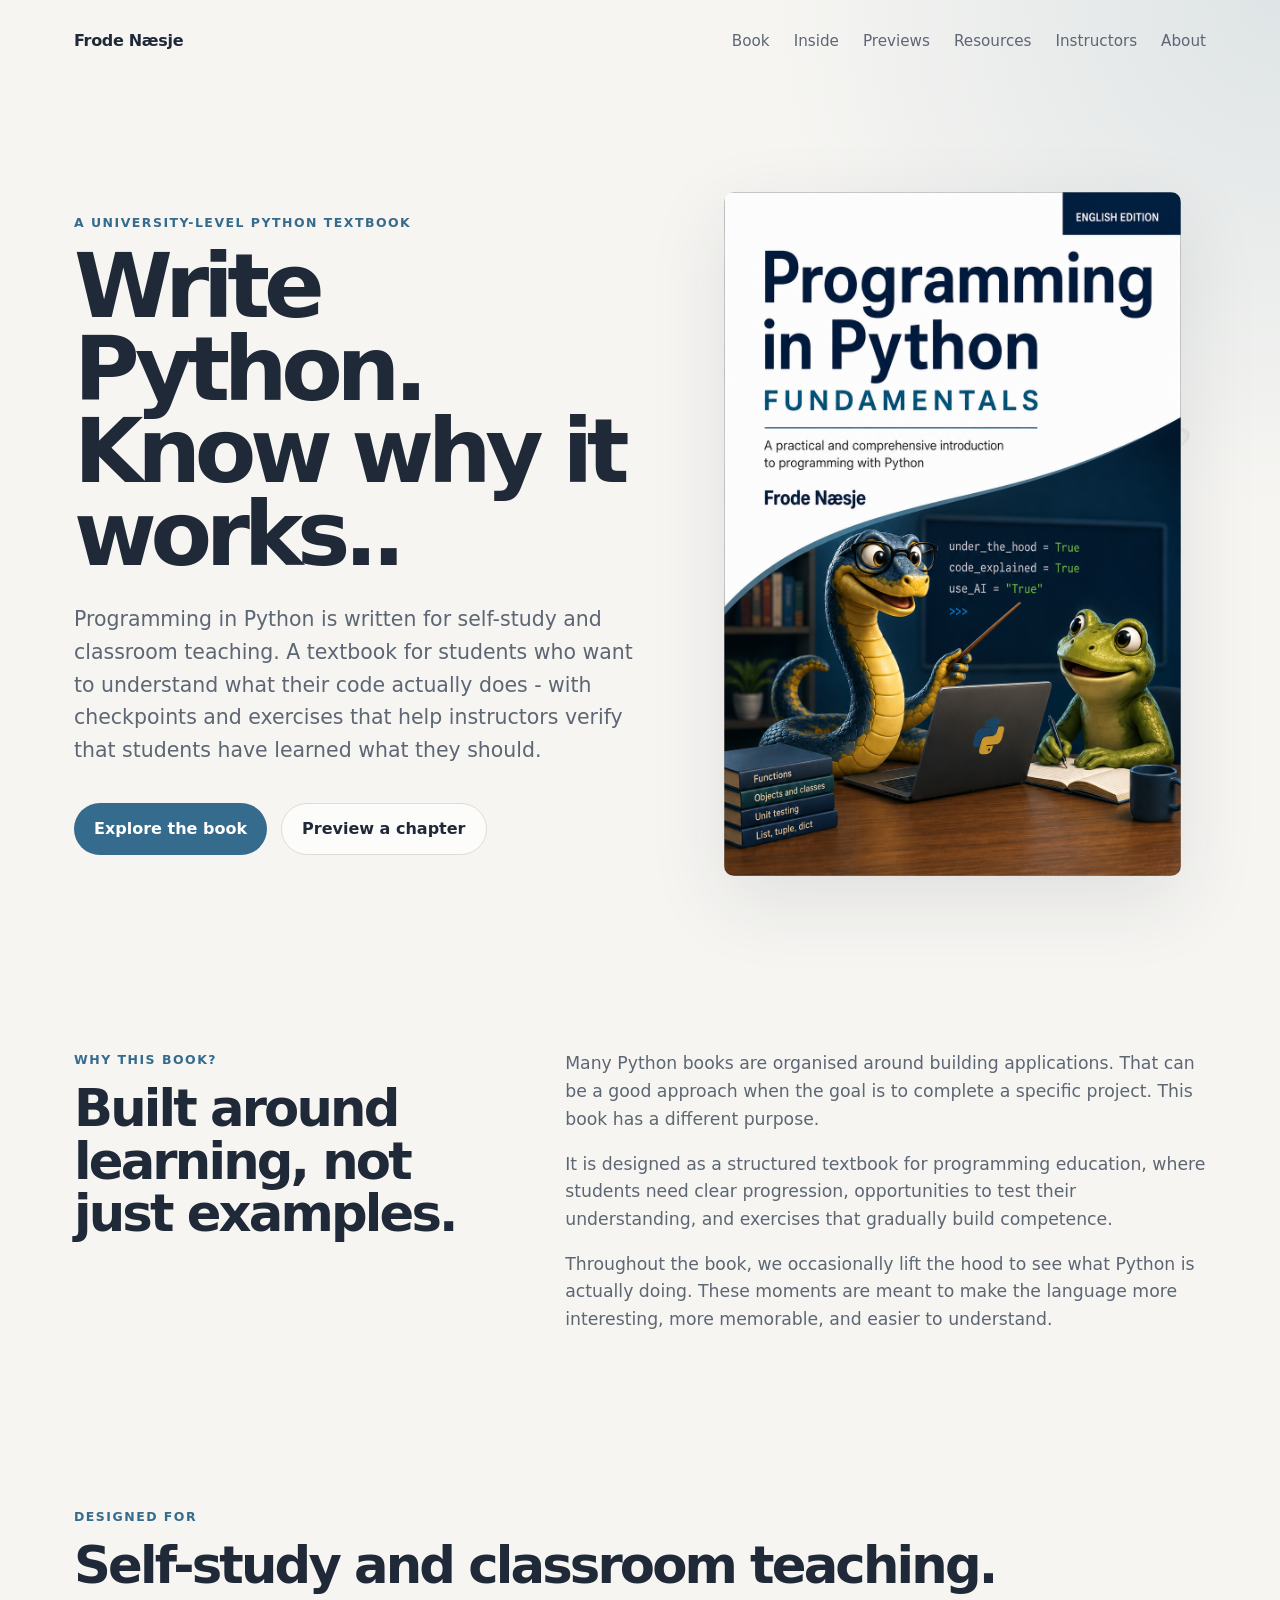
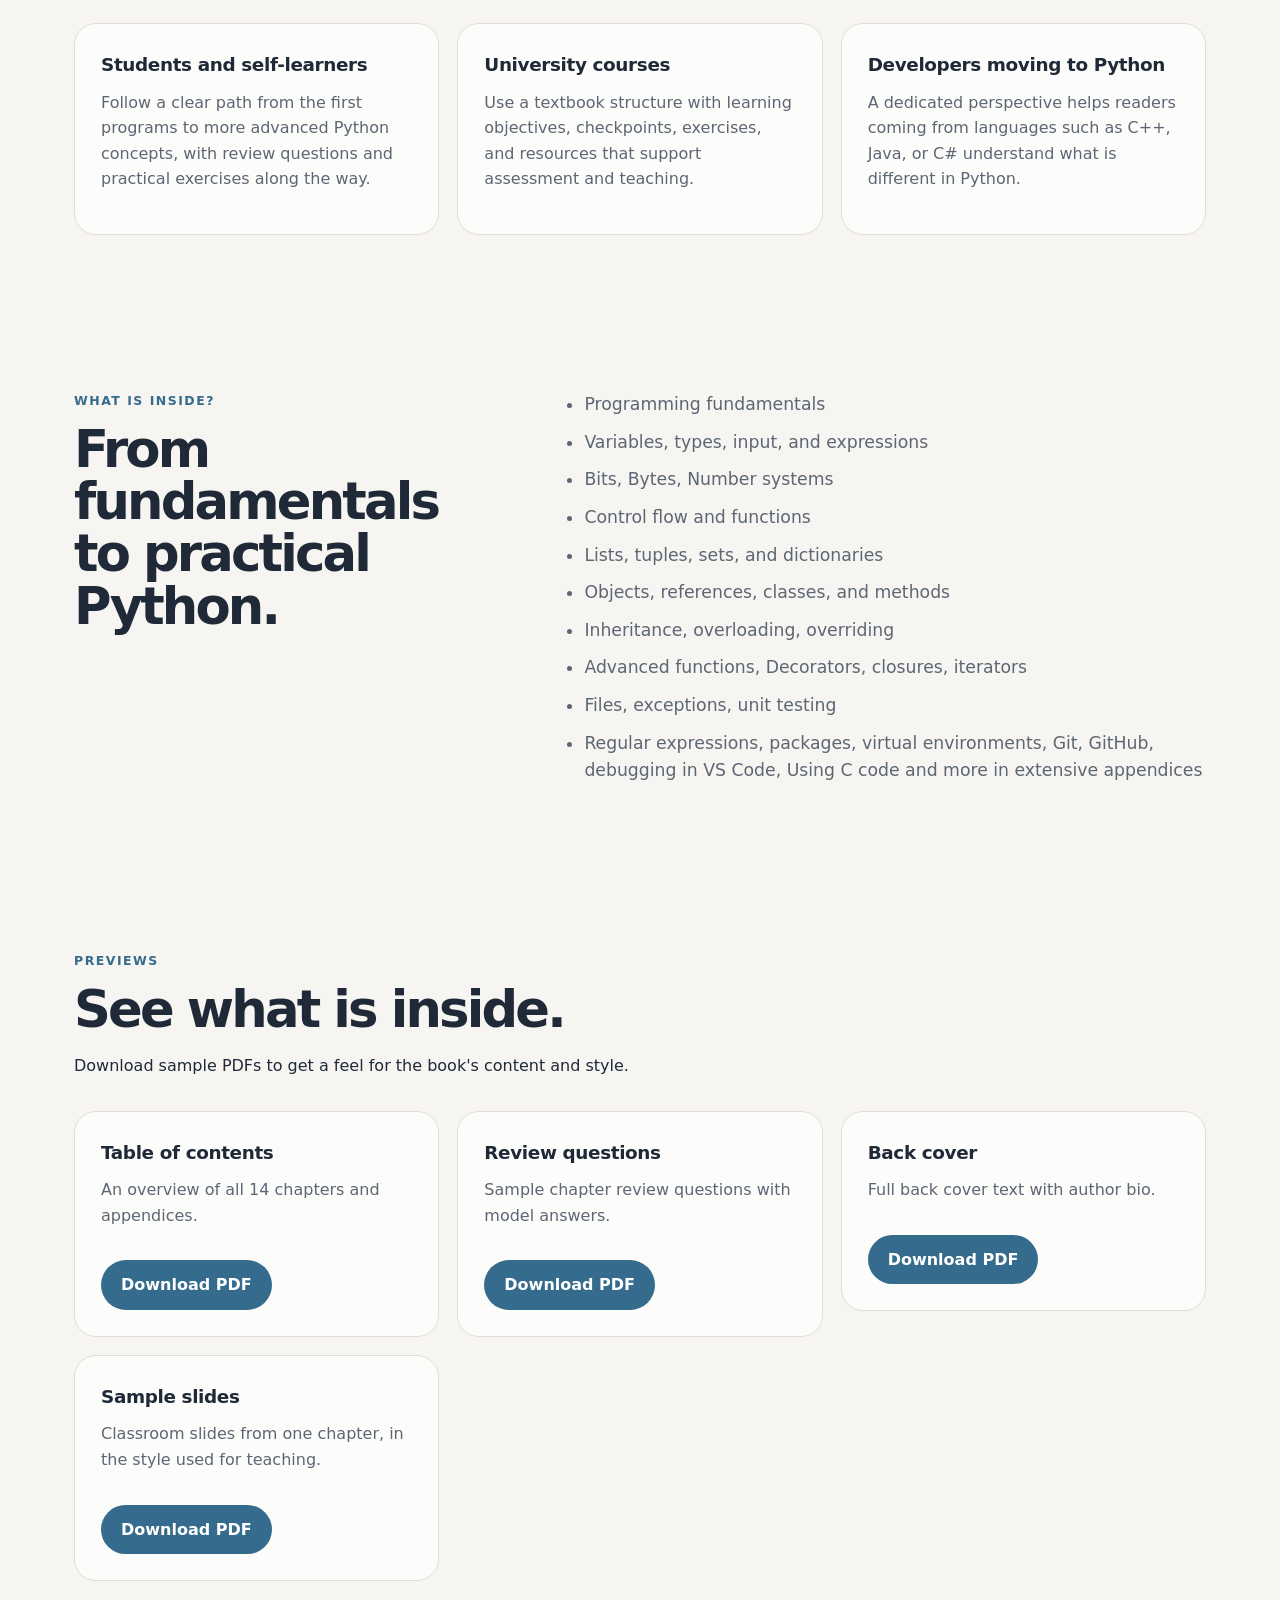
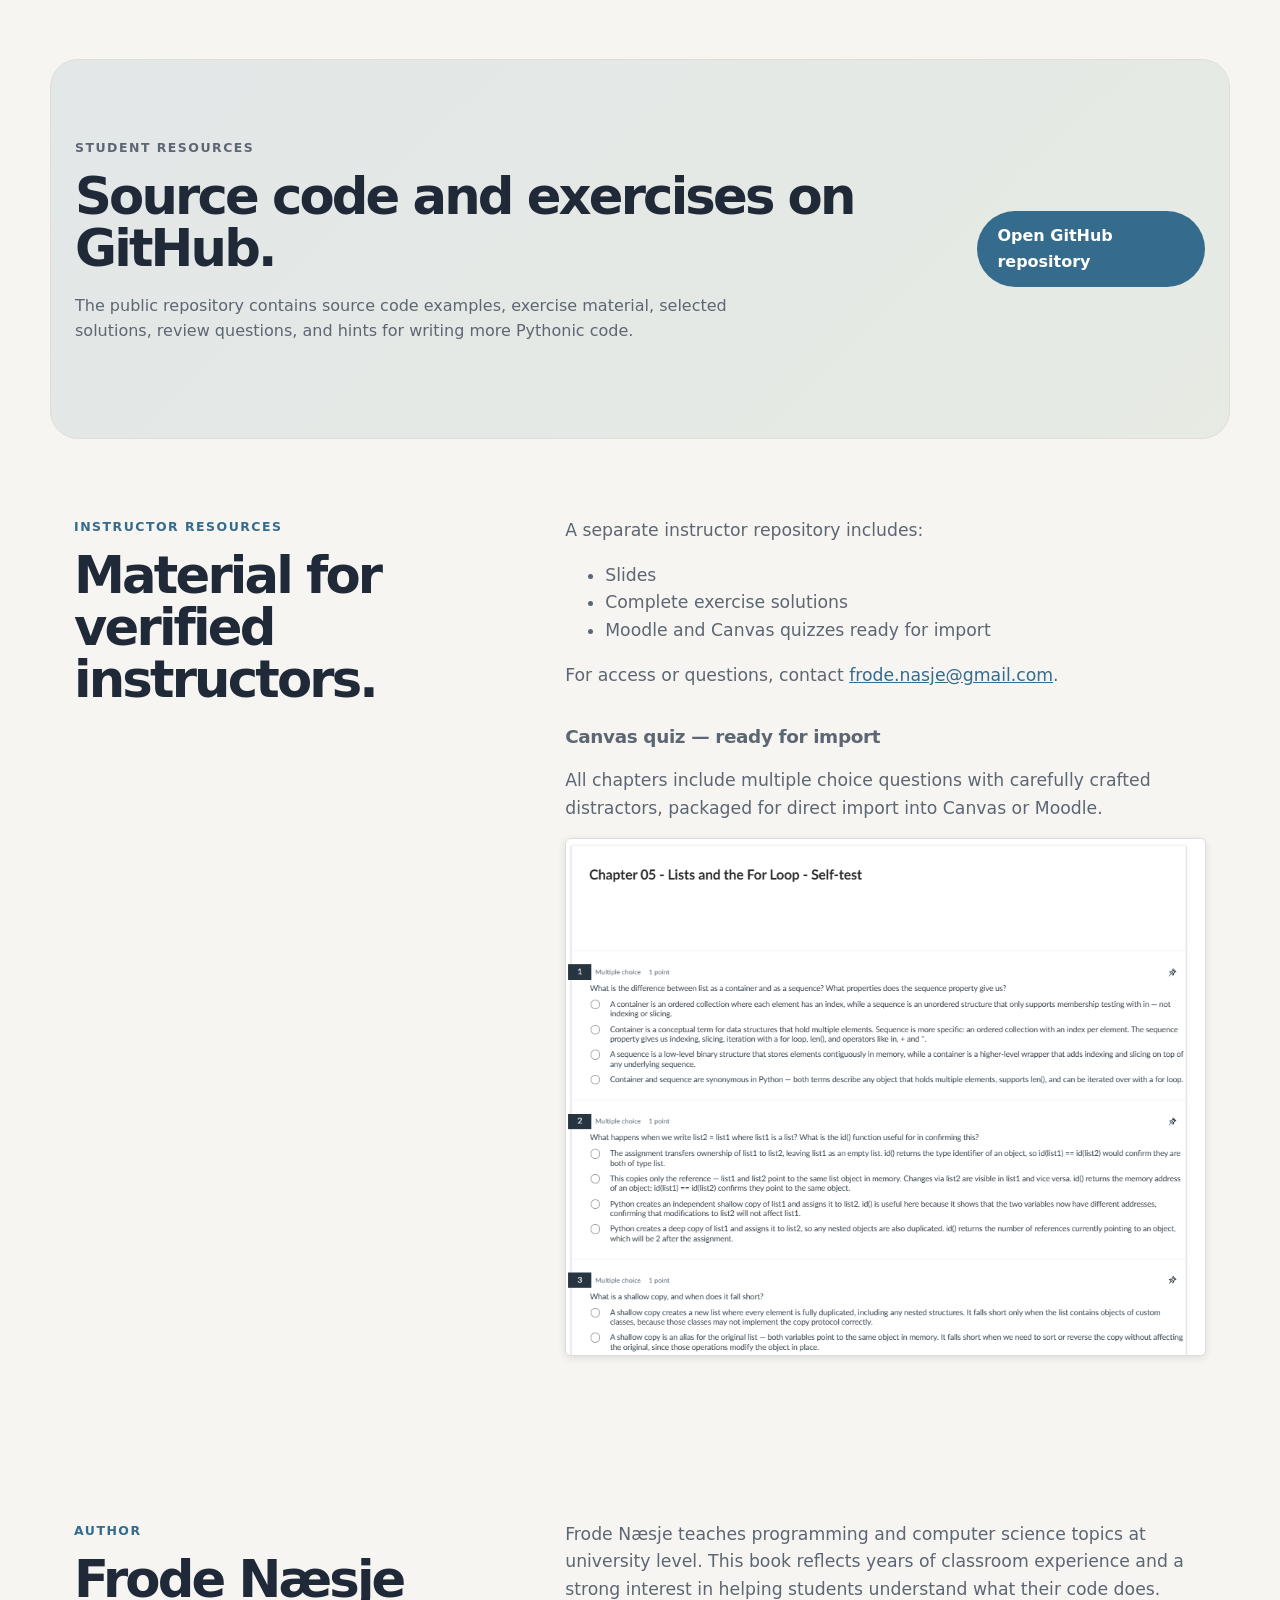
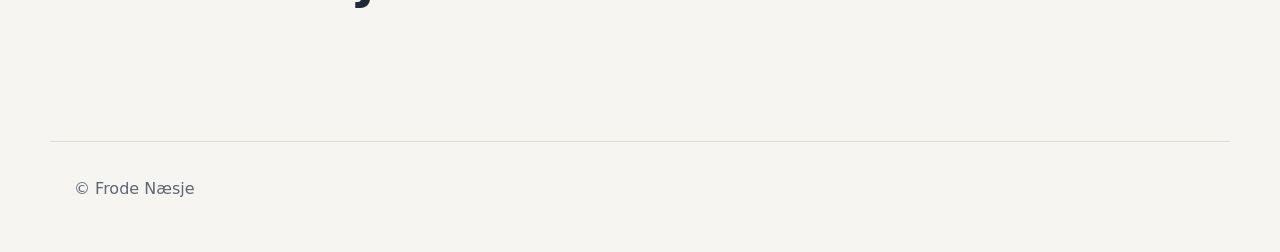
==== index.html @ c6a9e78f "Added slide sample" ====
<!doctype html>
<html lang="en">
<head>
  <meta charset="utf-8">
  <meta name="viewport" content="width=device-width, initial-scale=1">
  <title>Programming in Python | Frode Næsje</title>
  <meta name="description" content="Programming in Python is a textbook for self-study and classroom teaching.">
  <link rel="stylesheet" href="css/style.css">
</head>

<body>
  <header class="site-header">
    <a class="brand" href="/">Frode Næsje</a>

    <nav class="site-nav" aria-label="Main navigation">
      <a href="#book">Book</a>
      <a href="#inside">Inside</a>
      <a href="#previews">Previews</a>
      <a href="#resources">Resources</a>
      <a href="#instructors">Instructors</a>
      <a href="#about">About</a>
    </nav>
  </header>

  <main>
    <section class="hero">
      <div class="hero-copy">
        <p class="eyebrow">A university-level Python textbook</p>
        <h1>Write Python. Know why it works..</h1>
        <p class="lead">
          Programming in Python is written for self-study and classroom teaching.
A textbook for students who want to understand what their code actually does -
with checkpoints and exercises that help instructors verify that students
have learned what they should.
        </p>

        <div class="actions">
          <a class="button primary" href="#book">Explore the book</a>
          <a class="button secondary" href="downloads/sample-chapter.pdf">Preview a chapter</a>
        </div>
      </div>

      <div class="hero-visual">
        <img class="snake" src="images/snake.png" alt="" aria-hidden="true">
        <img class="cover" src="images/cover.png" alt="Book cover for Programming in Python">
      </div>
    </section>

    <section id="book" class="section split">
      <div>
        <p class="section-label">Why this book?</p>
        <h2>Built around learning, not just examples.</h2>
      </div>

      <div class="section-text">
        <p>
          Many Python books are organised around building applications. That can
          be a good approach when the goal is to complete a specific project.
          This book has a different purpose.
        </p>
        <p>
          It is designed as a structured textbook for programming education,
          where students need clear progression, opportunities to test their
          understanding, and exercises that gradually build competence.
        </p>
        <p>
          Throughout the book, we occasionally lift the hood to see what Python
          is actually doing. These moments are meant to make the language more
          interesting, more memorable, and easier to understand.
        </p>
      </div>
    </section>

    <section class="section">
      <p class="section-label">Designed for</p>
      <h2>Self-study and classroom teaching.</h2>

      <div class="cards">
        <article class="card">
          <h3>Students and self-learners</h3>
          <p>
            Follow a clear path from the first programs to more advanced Python
            concepts, with review questions and practical exercises along the way.
          </p>
        </article>

        <article class="card">
          <h3>University courses</h3>
          <p>
            Use a textbook structure with learning objectives, checkpoints,
            exercises, and resources that support assessment and teaching.
          </p>
        </article>

        <article class="card">
          <h3>Developers moving to Python</h3>
          <p>
            A dedicated perspective helps readers coming from languages such as
            C++, Java, or C# understand what is different in Python.
          </p>
        </article>
      </div>
    </section>

    <section id="inside" class="section split">
      <div>
        <p class="section-label">What is inside?</p>
        <h2>From fundamentals to practical Python.</h2>
      </div>

      <div class="feature-list">
        <ul>
          <li>Programming fundamentals</li>
          <li>Variables, types, input, and expressions</li>
		  <li>Bits, Bytes, Number systems</li>
          <li>Control flow and functions</li>
          <li>Lists, tuples, sets, and dictionaries</li>
          <li>Objects, references, classes, and methods</li>
		  <li>Inheritance, overloading, overriding</li>
		  <li>Advanced functions, Decorators, closures, iterators</li>
          <li>Files, exceptions, unit testing</li>
          <li>Regular expressions, packages, virtual environments, Git, GitHub, debugging in VS Code, Using C code and more in extensive appendices</li>
        </ul>
      </div>
    </section>

    <section id="previews" class="section">
      <p class="section-label">Previews</p>
      <h2>See what is inside.</h2>
      <p style="margin-bottom: 2rem; max-width: 56ch;">
        Download sample PDFs to get a feel for the book's content and style.
      </p>

      <div class="cards" style="align-items: start;">

        <article class="card">
          <h3>Table of contents</h3>
          <p>An overview of all 14 chapters and appendices.</p>
          <a class="button primary" style="margin-top:1rem; display:inline-block;"
             href="downloads/contents.pdf">Download PDF</a>
        </article>

        <article class="card">
          <h3>Review questions</h3>
          <p>Sample chapter review questions with model answers.</p>
          <a class="button primary" style="margin-top:1rem; display:inline-block;"
             href="downloads/review-questions.pdf">Download PDF</a>
        </article>

        <article class="card">
          <h3>Back cover</h3>
          <p>Full back cover text with author bio.</p>
          <a class="button primary" style="margin-top:1rem; display:inline-block;"
             href="downloads/back-cover.pdf">Download PDF</a>
        </article>

        <article class="card">
          <h3>Sample slides</h3>
          <p>Classroom slides from one chapter, in the style used for teaching.</p>
          <a class="button primary" style="margin-top:1rem; display:inline-block;"
             href="downloads/slides-demo.pdf">Download PDF</a>
        </article>

      </div>

    </section>

    <section id="resources" class="section resource-band">
      <div>
        <p class="section-label">Student resources</p>
        <h2>Source code and exercises on GitHub.</h2>
        <p>
          The public repository contains source code examples, exercise material,
          selected solutions, review questions, and hints for writing more
          Pythonic code.
        </p>
      </div>

      <a class="button primary" href="https://github.com/frodenaesje/python_book">
        Open GitHub repository
      </a>
    </section>

   <section id="instructors" class="section split">
  <div>
    <p class="section-label">Instructor resources</p>
    <h2>Material for verified instructors.</h2>
  </div>

  <div class="section-text">
    <p>A separate instructor repository includes:</p>

    <ul>
      <li>Slides</li>
      <li>Complete exercise solutions</li>
      <li>Moodle and Canvas quizzes ready for import</li>
    </ul>

    <p>
      For access or questions, contact
      <a href="mailto:frode.nasje@gmail.com">frode.nasje@gmail.com</a>.
    </p>

    <div style="margin-top: 2rem;">
      <h3 style="margin-bottom: 1rem;">Canvas quiz — ready for import</h3>
      <p style="margin-bottom: 1rem; max-width: 56ch;">
        All chapters include multiple choice questions with carefully crafted
        distractors, packaged for direct import into Canvas or Moodle.
      </p>
      <img
        src="images/canvas-quiz.png"
        alt="Screenshot of a Canvas quiz imported from the instructor materials"
        style="max-width: 100%; border: 1px solid #ddd; border-radius: 6px; box-shadow: 0 2px 8px rgba(0,0,0,0.10);">
    </div>
  </div>
</section>

    <section id="about" class="section split">
      <div>
        <p class="section-label">Author</p>
        <h2>Frode Næsje</h2>
      </div>

      <div class="section-text">
        <p>
          Frode Næsje teaches programming and computer science topics at
          university level. This book reflects years of classroom experience and
          a strong interest in helping students understand what their code does.
        </p>
      </div>
    </section>
  </main>

  <footer class="site-footer">
    <p>© Frode Næsje</p>
  </footer>
</body>
</html>
---- css/style.css ----
:root {
  --bg: #f6f5f2;
  --surface: #ffffff;
  --text: #1f2937;
  --muted: #5d6673;
  --line: #e2ddd4;
  --blue: #356b8c;
  --blue-dark: #254f6a;
  --green: #5c8f62;
  --gold: #cfae47;
  --shadow: 0 24px 80px rgba(31, 41, 55, 0.10);
}

* {
  box-sizing: border-box;
}

html {
  scroll-behavior: smooth;
}

body {
  margin: 0;
  background:
    radial-gradient(circle at top right, rgba(53, 107, 140, 0.12), transparent 32rem),
    var(--bg);
  color: var(--text);
  font-family: system-ui, -apple-system, BlinkMacSystemFont, "Segoe UI", sans-serif;
  line-height: 1.6;
}

a {
  color: var(--blue);
}

.site-header {
  max-width: 1180px;
  margin: 0 auto;
  padding: 28px 24px;
  display: flex;
  justify-content: space-between;
  align-items: center;
}

.brand {
  color: var(--text);
  font-weight: 750;
  text-decoration: none;
  letter-spacing: -0.02em;
}

.site-nav {
  display: flex;
  gap: 24px;
  flex-wrap: wrap;
}

.site-nav a {
  color: var(--muted);
  text-decoration: none;
  font-size: 0.95rem;
}

.site-nav a:hover {
  color: var(--text);
}

.hero {
  max-width: 1180px;
  margin: 0 auto;
  padding: 110px 24px 96px;
  display: grid;
  grid-template-columns: minmax(0, 1.05fr) minmax(360px, 0.95fr);
  gap: 64px;
  align-items: center;
}

.eyebrow,
.section-label {
  margin: 0 0 12px;
  color: var(--blue);
  font-size: 0.78rem;
  font-weight: 800;
  letter-spacing: 0.12em;
  text-transform: uppercase;
}

h1,
h2,
h3,
p {
  margin-top: 0;
}

h1 {
  max-width: 820px;
  margin-bottom: 28px;
  font-size: clamp(3.2rem, 7vw, 6.4rem);
  line-height: 0.92;
  letter-spacing: -0.07em;
}

h2 {
  margin-bottom: 18px;
  font-size: clamp(2rem, 4vw, 3.4rem);
  line-height: 1.02;
  letter-spacing: -0.055em;
}

h3 {
  margin-bottom: 10px;
  font-size: 1.15rem;
  letter-spacing: -0.02em;
}

.lead {
  max-width: 720px;
  color: var(--muted);
  font-size: 1.28rem;
}

.actions {
  margin-top: 36px;
  display: flex;
  gap: 14px;
  flex-wrap: wrap;
}

.button {
  display: inline-flex;
  align-items: center;
  justify-content: center;
  min-height: 46px;
  padding: 12px 20px;
  border-radius: 999px;
  font-weight: 750;
  text-decoration: none;
}

.button.primary {
  background: var(--blue);
  color: white;
}

.button.primary:hover {
  background: var(--blue-dark);
}

.button.secondary {
  background: rgba(255, 255, 255, 0.72);
  color: var(--text);
  border: 1px solid var(--line);
}

.hero-visual {
  position: relative;
  min-height: 560px;
  display: grid;
  place-items: center;
  overflow: visible;
}

.snake {
  position: absolute;
  width: 430px;
  max-width: 95%;
  opacity: 0.08;
  right: -35px;
  top: 35px;
  transform: rotate(-8deg);
  z-index: 0;
}

.cover {
  position: relative;
  z-index: 1;
  width: min(90%, 460px);
  max-width: 460px;
  border-radius: 10px;
  box-shadow: var(--shadow);
}

.section {
  max-width: 1180px;
  margin: 0 auto;
  padding: 78px 24px;
}

.split {
  display: grid;
  grid-template-columns: minmax(240px, 0.8fr) minmax(0, 1.2fr);
  gap: 64px;
}

.section-text {
  max-width: 720px;
  color: var(--muted);
  font-size: 1.08rem;
}

.cards {
  margin-top: 32px;
  display: grid;
  grid-template-columns: repeat(3, 1fr);
  gap: 18px;
}

.card {
  background: rgba(255, 255, 255, 0.72);
  border: 1px solid var(--line);
  border-radius: 22px;
  padding: 26px;
}

.card p,
.feature-list {
  color: var(--muted);
}

.feature-list ul {
  margin: 0;
  padding-left: 1.2rem;
  font-size: 1.08rem;
}

.feature-list li {
  margin-bottom: 10px;
}

.resource-band {
  background: linear-gradient(135deg, rgba(53, 107, 140, 0.10), rgba(92, 143, 98, 0.10));
  border: 1px solid var(--line);
  border-radius: 28px;
  display: flex;
  gap: 32px;
  justify-content: space-between;
  align-items: center;
}

.resource-band p {
  max-width: 720px;
  color: var(--muted);
}

.site-footer {
  max-width: 1180px;
  margin: 40px auto 0;
  padding: 34px 24px;
  color: var(--muted);
  border-top: 1px solid var(--line);
}

@media (max-width: 860px) {
  .site-header {
    align-items: flex-start;
    flex-direction: column;
    gap: 16px;
  }

  .hero,
  .split {
    grid-template-columns: 1fr;
  }

  .hero {
    padding-top: 44px;
    gap: 32px;
  }

  .hero-visual {
    min-height: 440px;
  }

  .snake {
    width: 360px;
    right: 0;
    top: 10px;
    opacity: 0.07;
  }

  .cover {
    width: min(86%, 360px);
  }

  .cards {
    grid-template-columns: 1fr;
  }

  .resource-band {
    align-items: flex-start;
    flex-direction: column;
  }
}
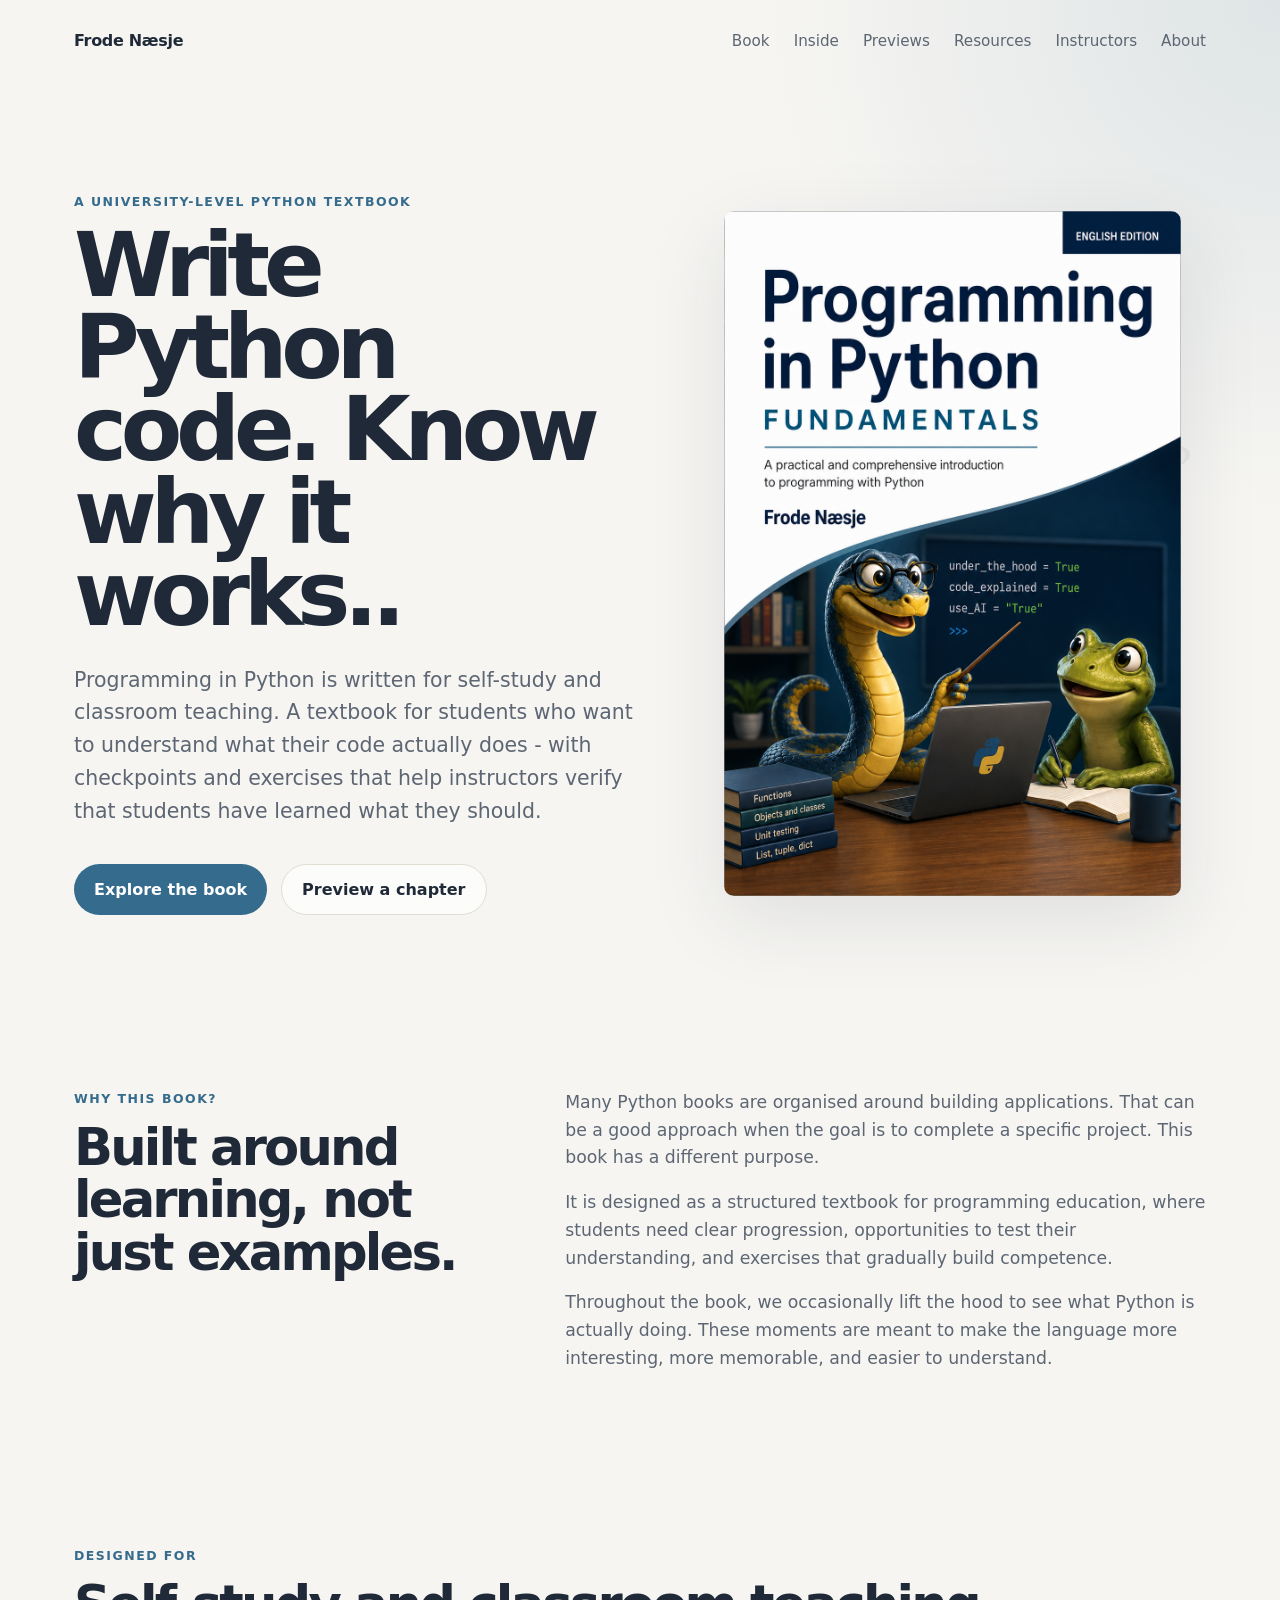
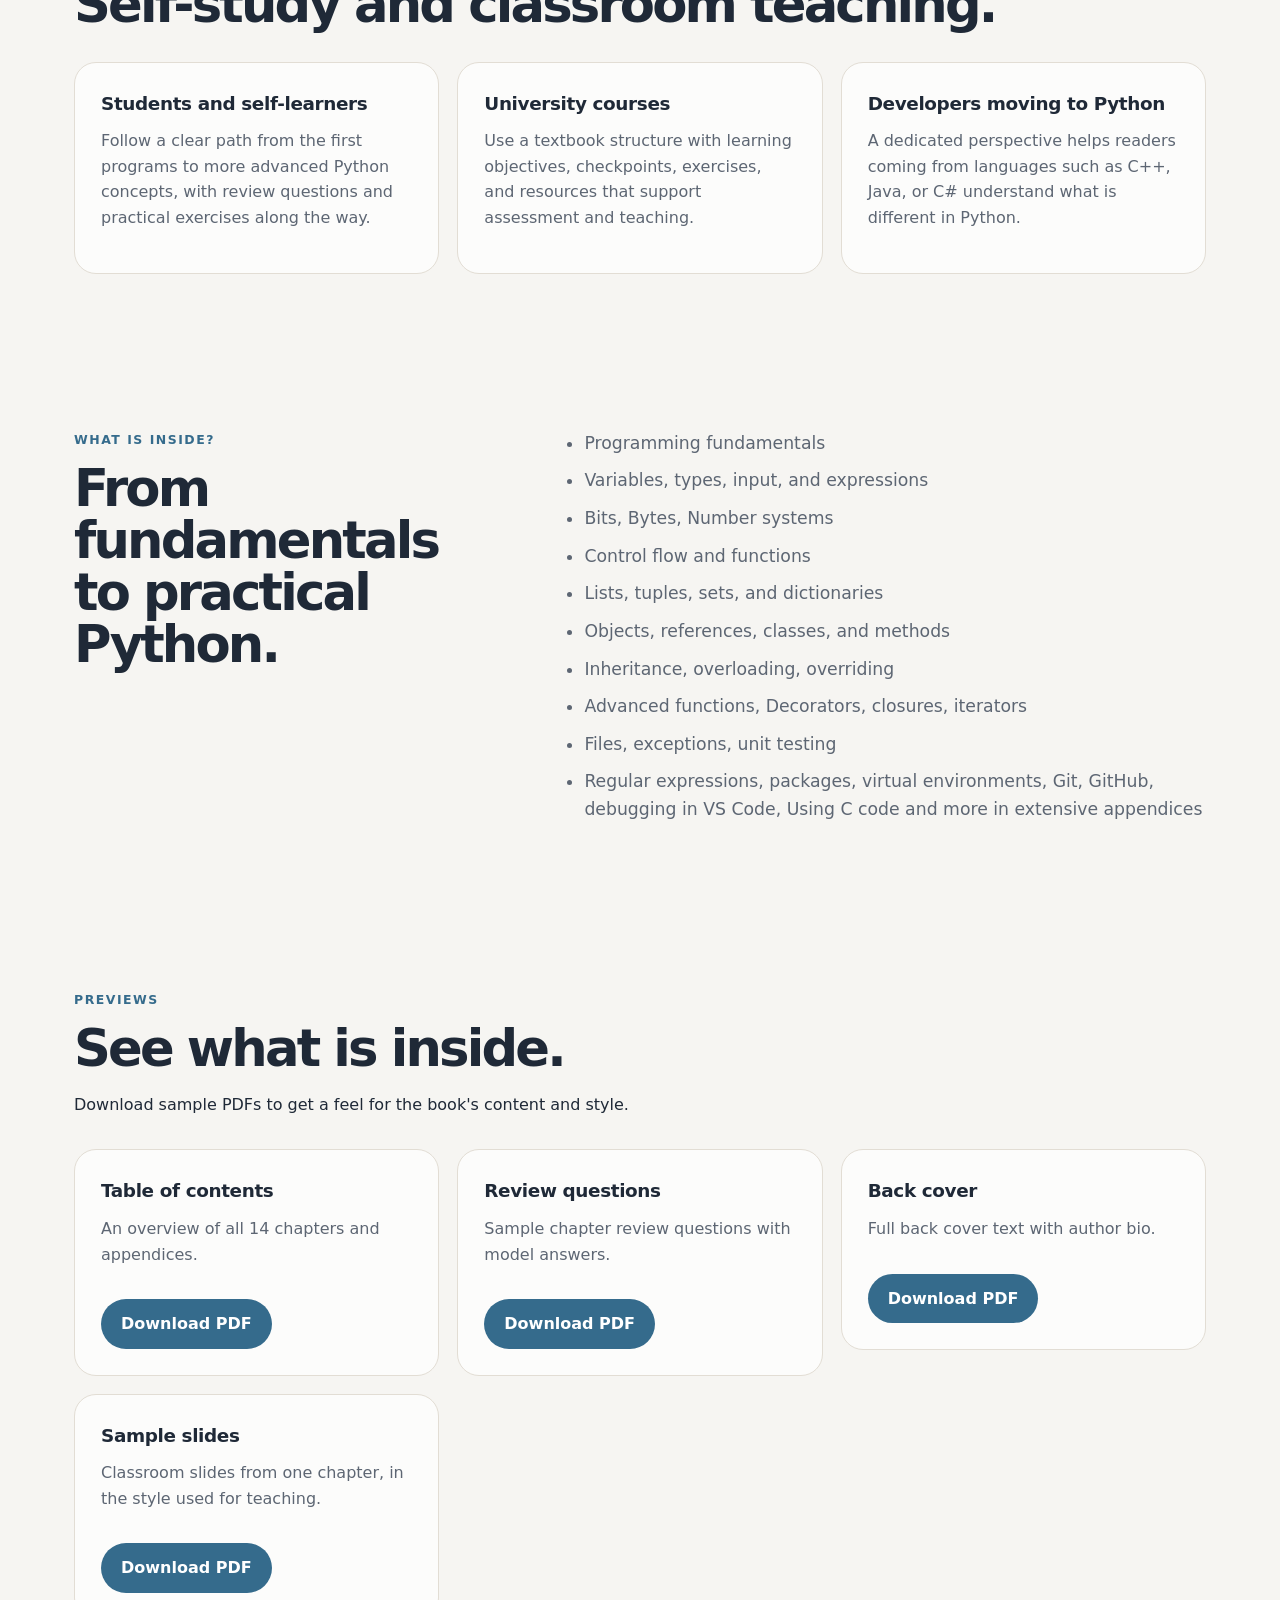
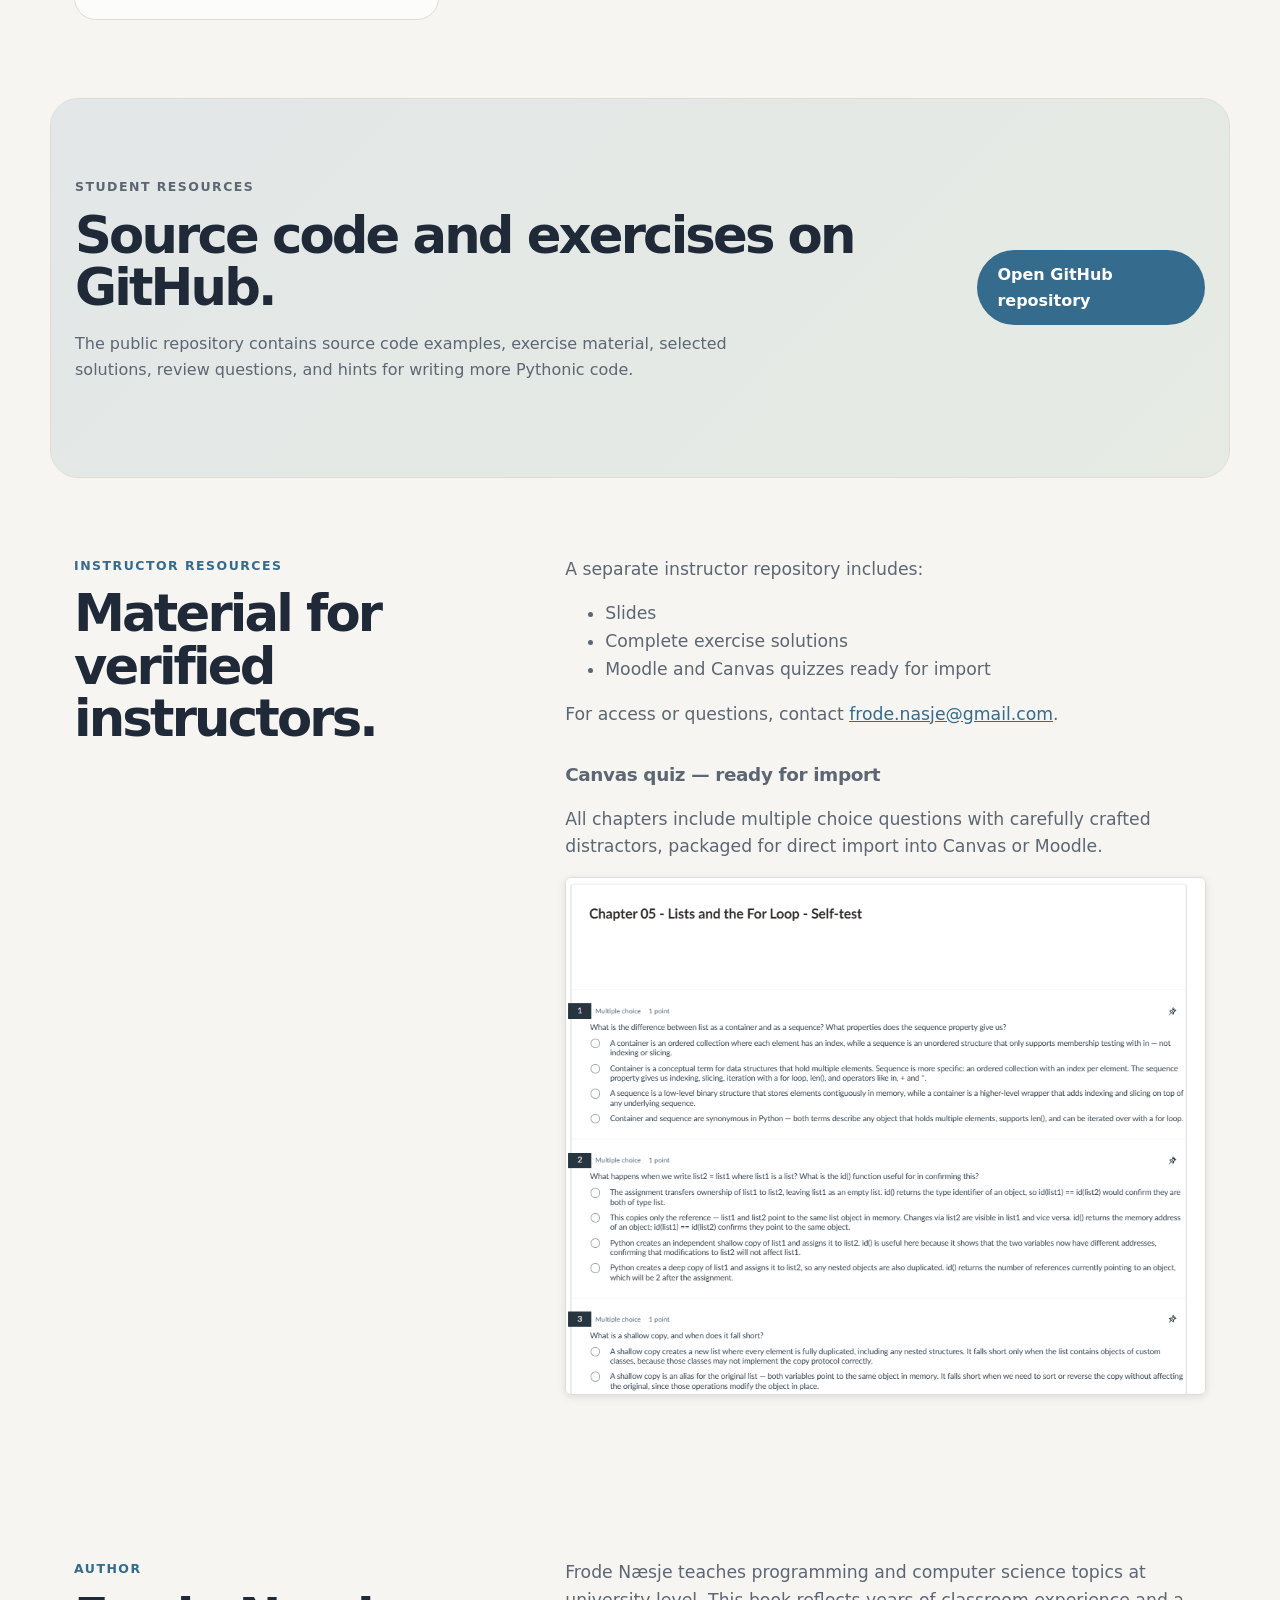
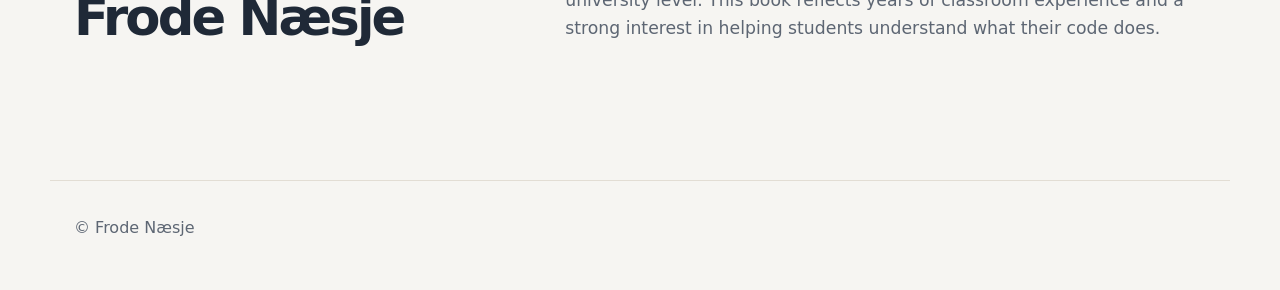
==== commit 1a515fd2: "Added slide sample" ====
--- a/index.html
+++ b/index.html
@@ -26,7 +26,7 @@
     <section class="hero">
       <div class="hero-copy">
         <p class="eyebrow">A university-level Python textbook</p>
-        <h1>Write Python. Know why it works..</h1>
+        <h1>Write Python code. Know why it works..</h1>
         <p class="lead">
           Programming in Python is written for self-study and classroom teaching.
 A textbook for students who want to understand what their code actually does -
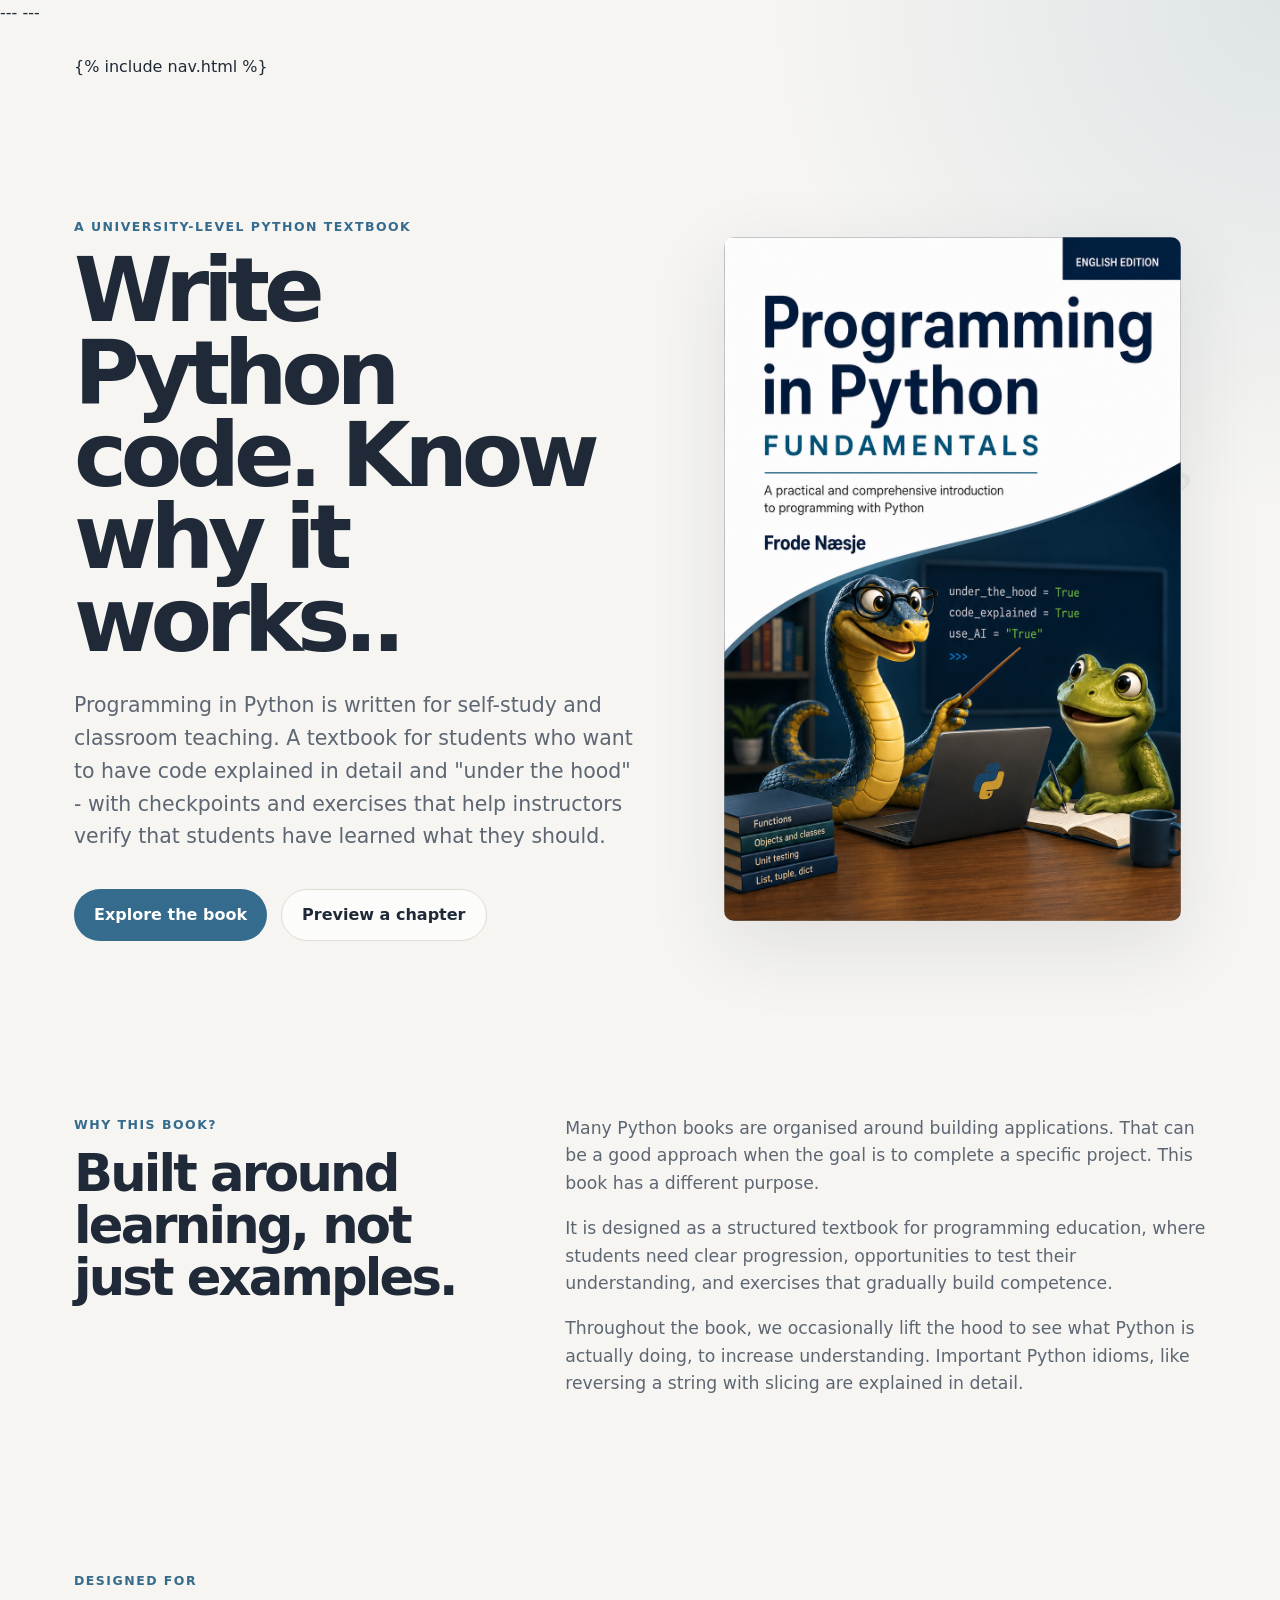
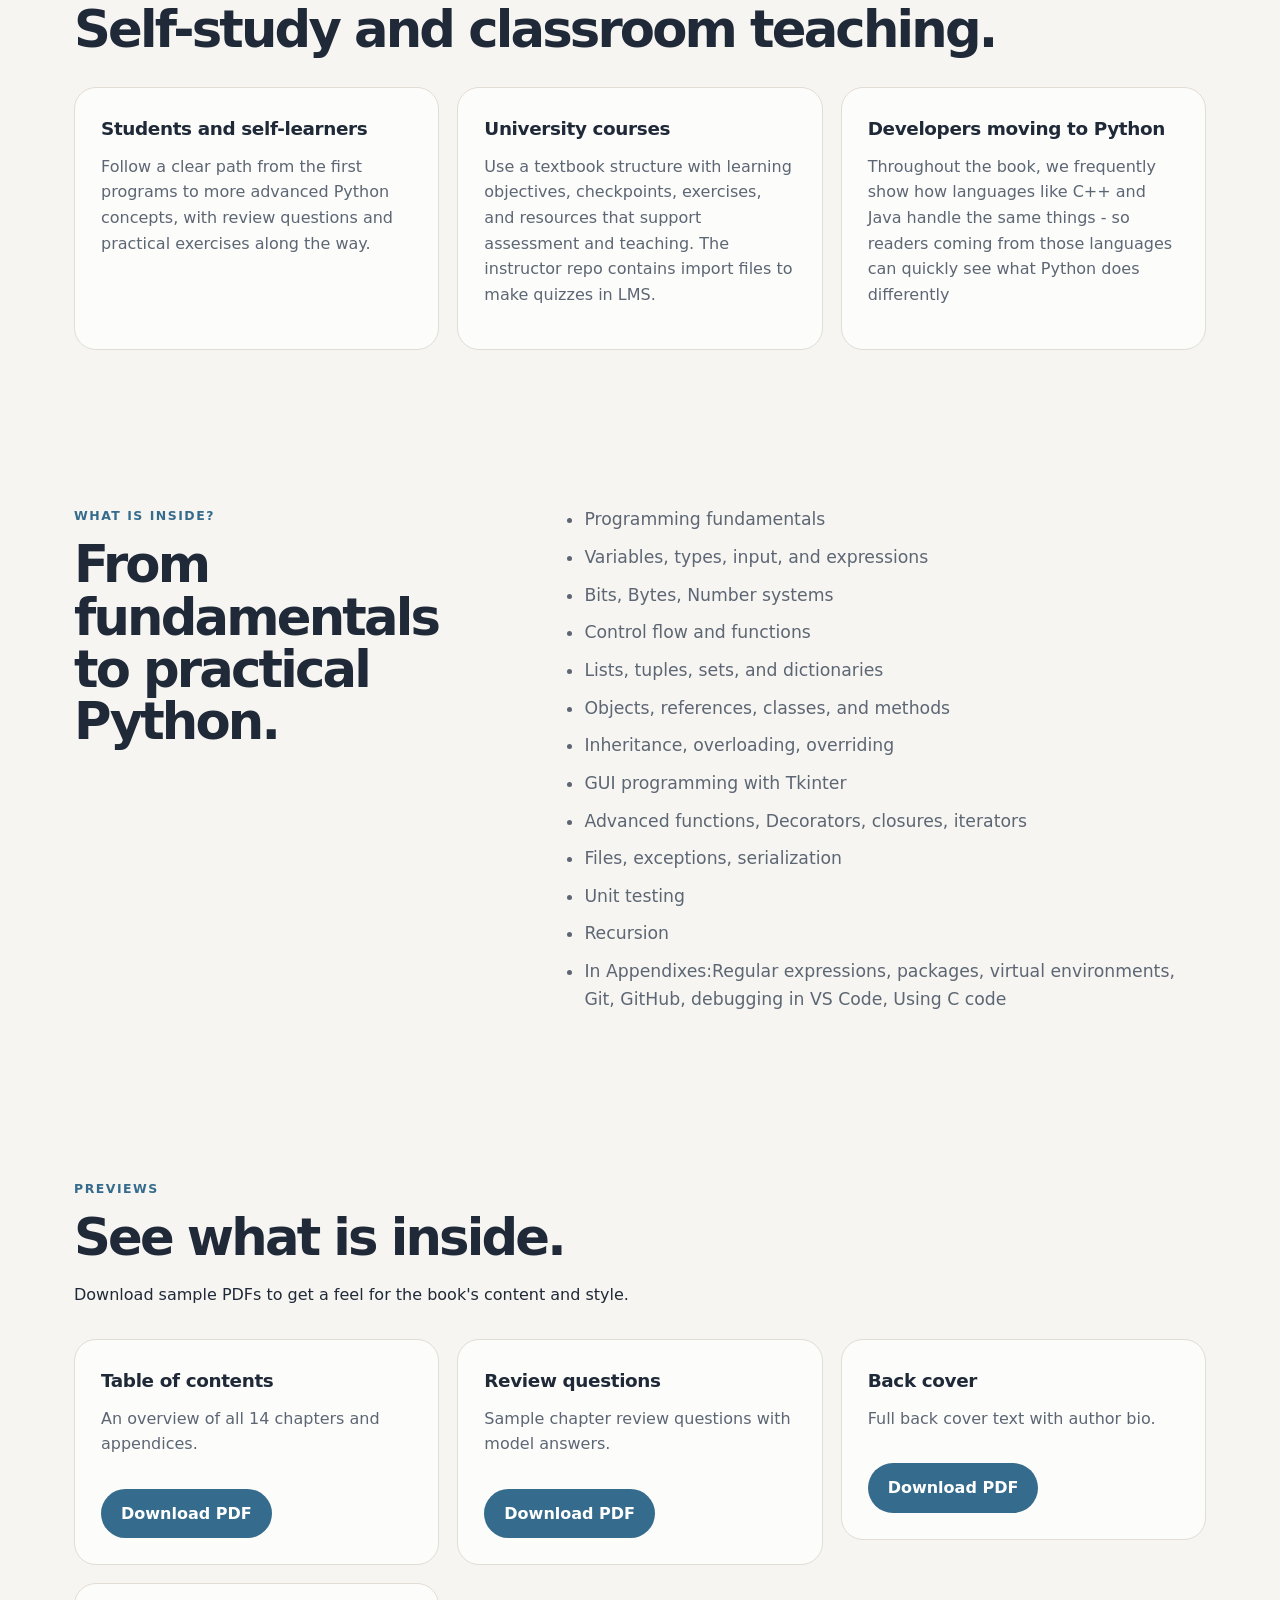
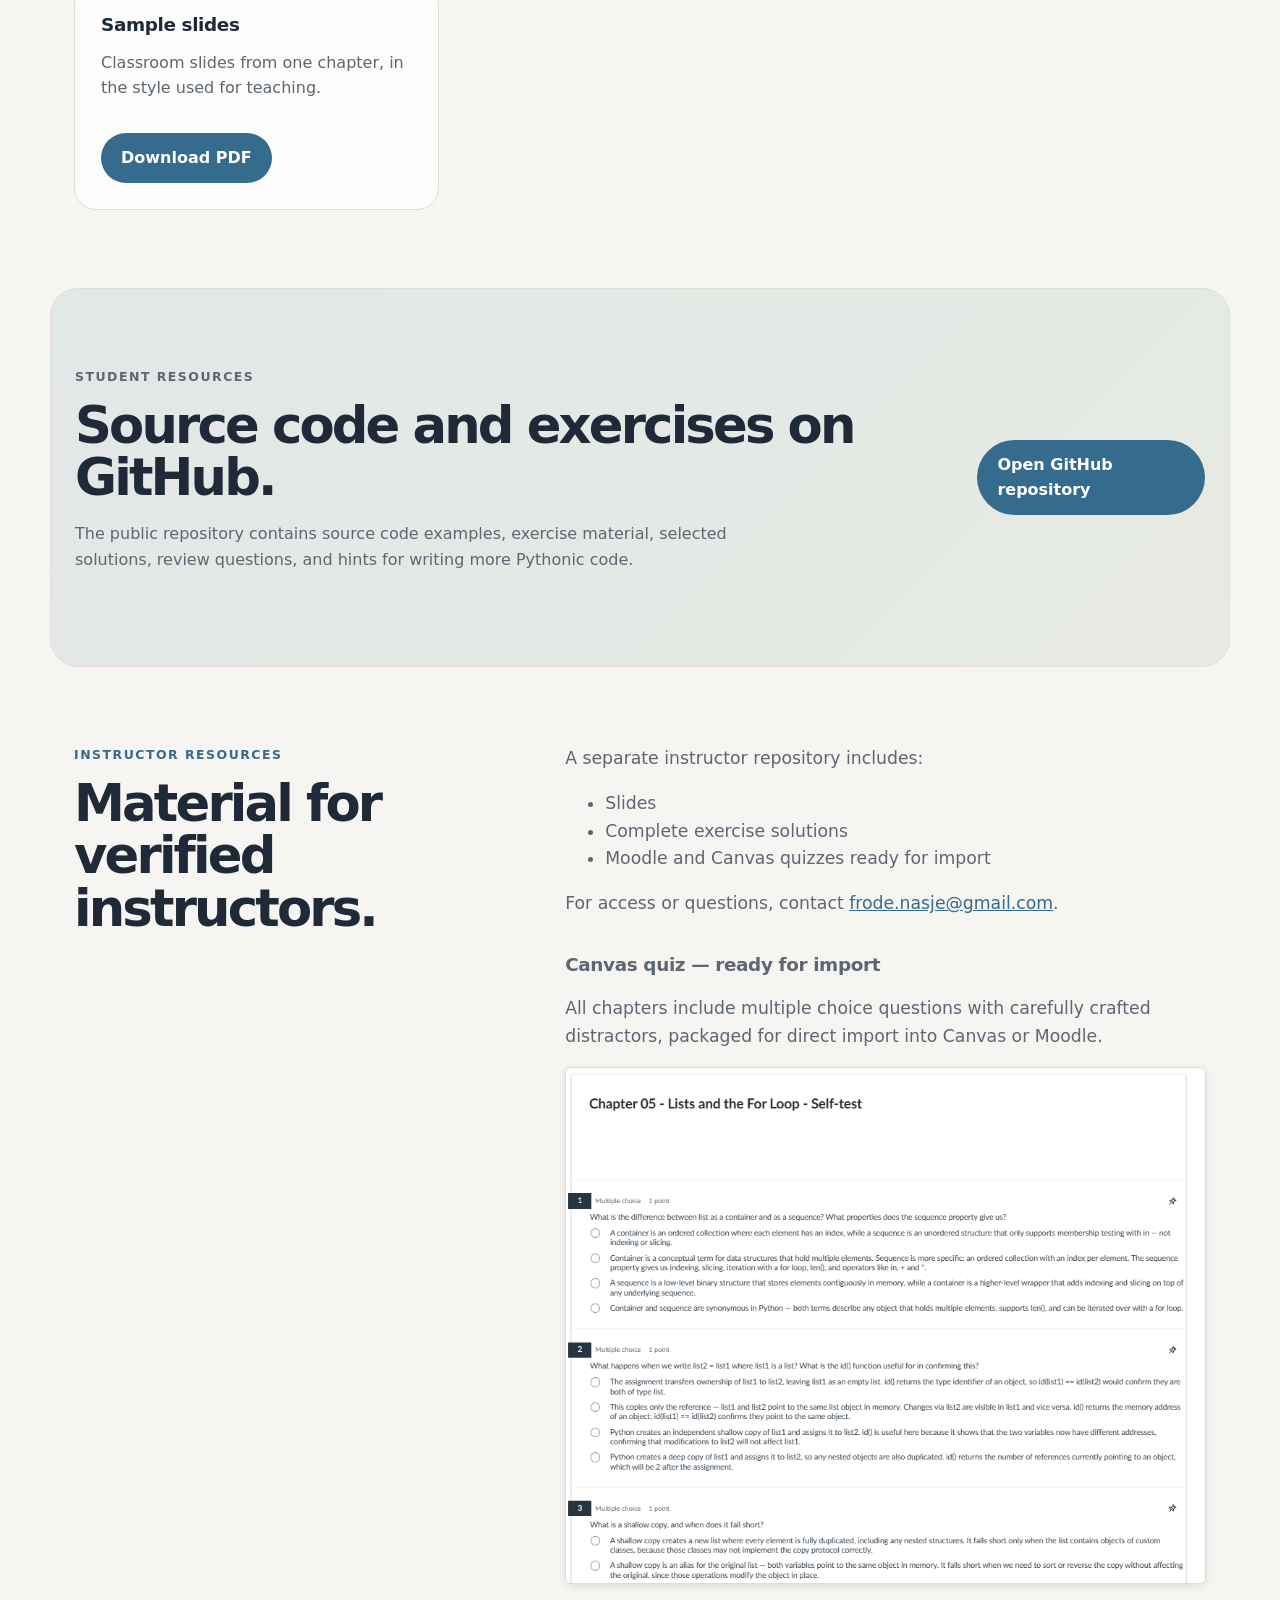
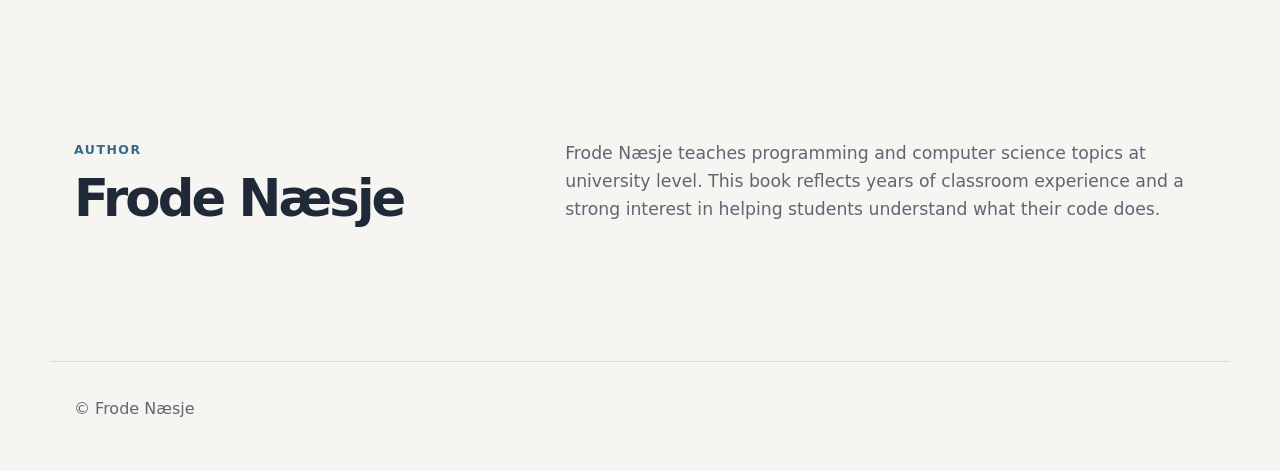
==== commit 874b65b3: "errata added" ====
--- a/index.html
+++ b/index.html
@@ -1,3 +1,5 @@
+---
+---
 <!doctype html>
 <html lang="en">
 <head>
@@ -10,16 +12,7 @@
 
 <body>
   <header class="site-header">
-    <a class="brand" href="/">Frode Næsje</a>
-
-    <nav class="site-nav" aria-label="Main navigation">
-      <a href="#book">Book</a>
-      <a href="#inside">Inside</a>
-      <a href="#previews">Previews</a>
-      <a href="#resources">Resources</a>
-      <a href="#instructors">Instructors</a>
-      <a href="#about">About</a>
-    </nav>
+    {% include nav.html %}
   </header>
 
   <main>
@@ -29,7 +22,7 @@
         <h1>Write Python code. Know why it works..</h1>
         <p class="lead">
           Programming in Python is written for self-study and classroom teaching.
-A textbook for students who want to understand what their code actually does -
+A textbook for students who want to have code explained in detail and "under the hood" -
 with checkpoints and exercises that help instructors verify that students
 have learned what they should.
         </p>
@@ -65,8 +58,8 @@
         </p>
         <p>
           Throughout the book, we occasionally lift the hood to see what Python
-          is actually doing. These moments are meant to make the language more
-          interesting, more memorable, and easier to understand.
+          is actually doing, to increase understanding. Important Python idioms,
+		  like reversing a string with slicing are explained in detail.
         </p>
       </div>
     </section>
@@ -89,14 +82,14 @@
           <p>
             Use a textbook structure with learning objectives, checkpoints,
             exercises, and resources that support assessment and teaching.
+			The instructor repo contains import files to make quizzes in LMS.
           </p>
         </article>
 
         <article class="card">
           <h3>Developers moving to Python</h3>
           <p>
-            A dedicated perspective helps readers coming from languages such as
-            C++, Java, or C# understand what is different in Python.
+            Throughout the book, we frequently show how languages like C++ and Java handle the same things - so readers coming from those languages can quickly see what Python does differently
           </p>
         </article>
       </div>
@@ -117,9 +110,12 @@
           <li>Lists, tuples, sets, and dictionaries</li>
           <li>Objects, references, classes, and methods</li>
 		  <li>Inheritance, overloading, overriding</li>
+		  <li>GUI programming with Tkinter</li>
 		  <li>Advanced functions, Decorators, closures, iterators</li>
-          <li>Files, exceptions, unit testing</li>
-          <li>Regular expressions, packages, virtual environments, Git, GitHub, debugging in VS Code, Using C code and more in extensive appendices</li>
+          <li>Files, exceptions, serialization</li>
+		  <li>Unit testing</li>
+		  <li>Recursion</li>
+          <li>In Appendixes:Regular expressions, packages, virtual environments, Git, GitHub, debugging in VS Code, Using C code</li>
         </ul>
       </div>
     </section>
@@ -158,7 +154,7 @@
           <h3>Sample slides</h3>
           <p>Classroom slides from one chapter, in the style used for teaching.</p>
           <a class="button primary" style="margin-top:1rem; display:inline-block;"
-             href="downloads/slides-demo.pdf">Download PDF</a>
+             href="downloads/sample-slides.pdf">Download PDF</a>
         </article>
 
       </div>
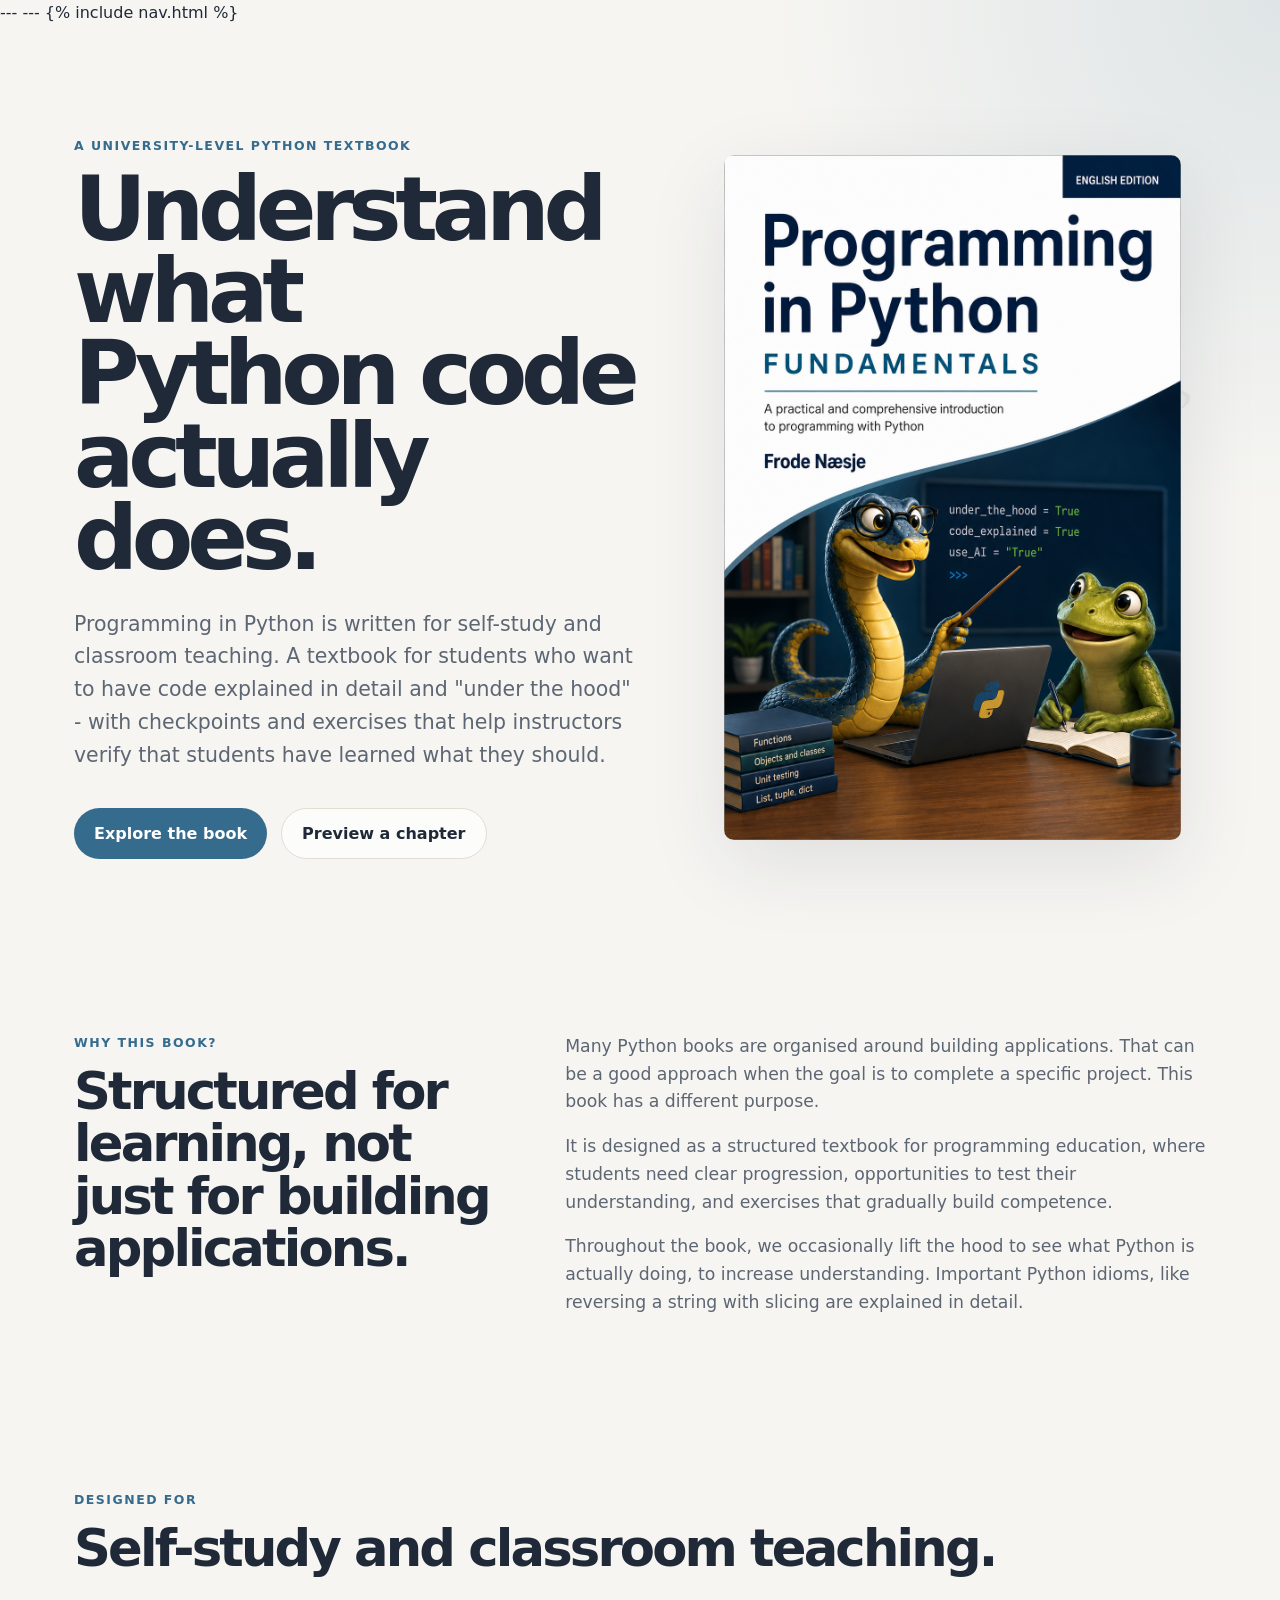
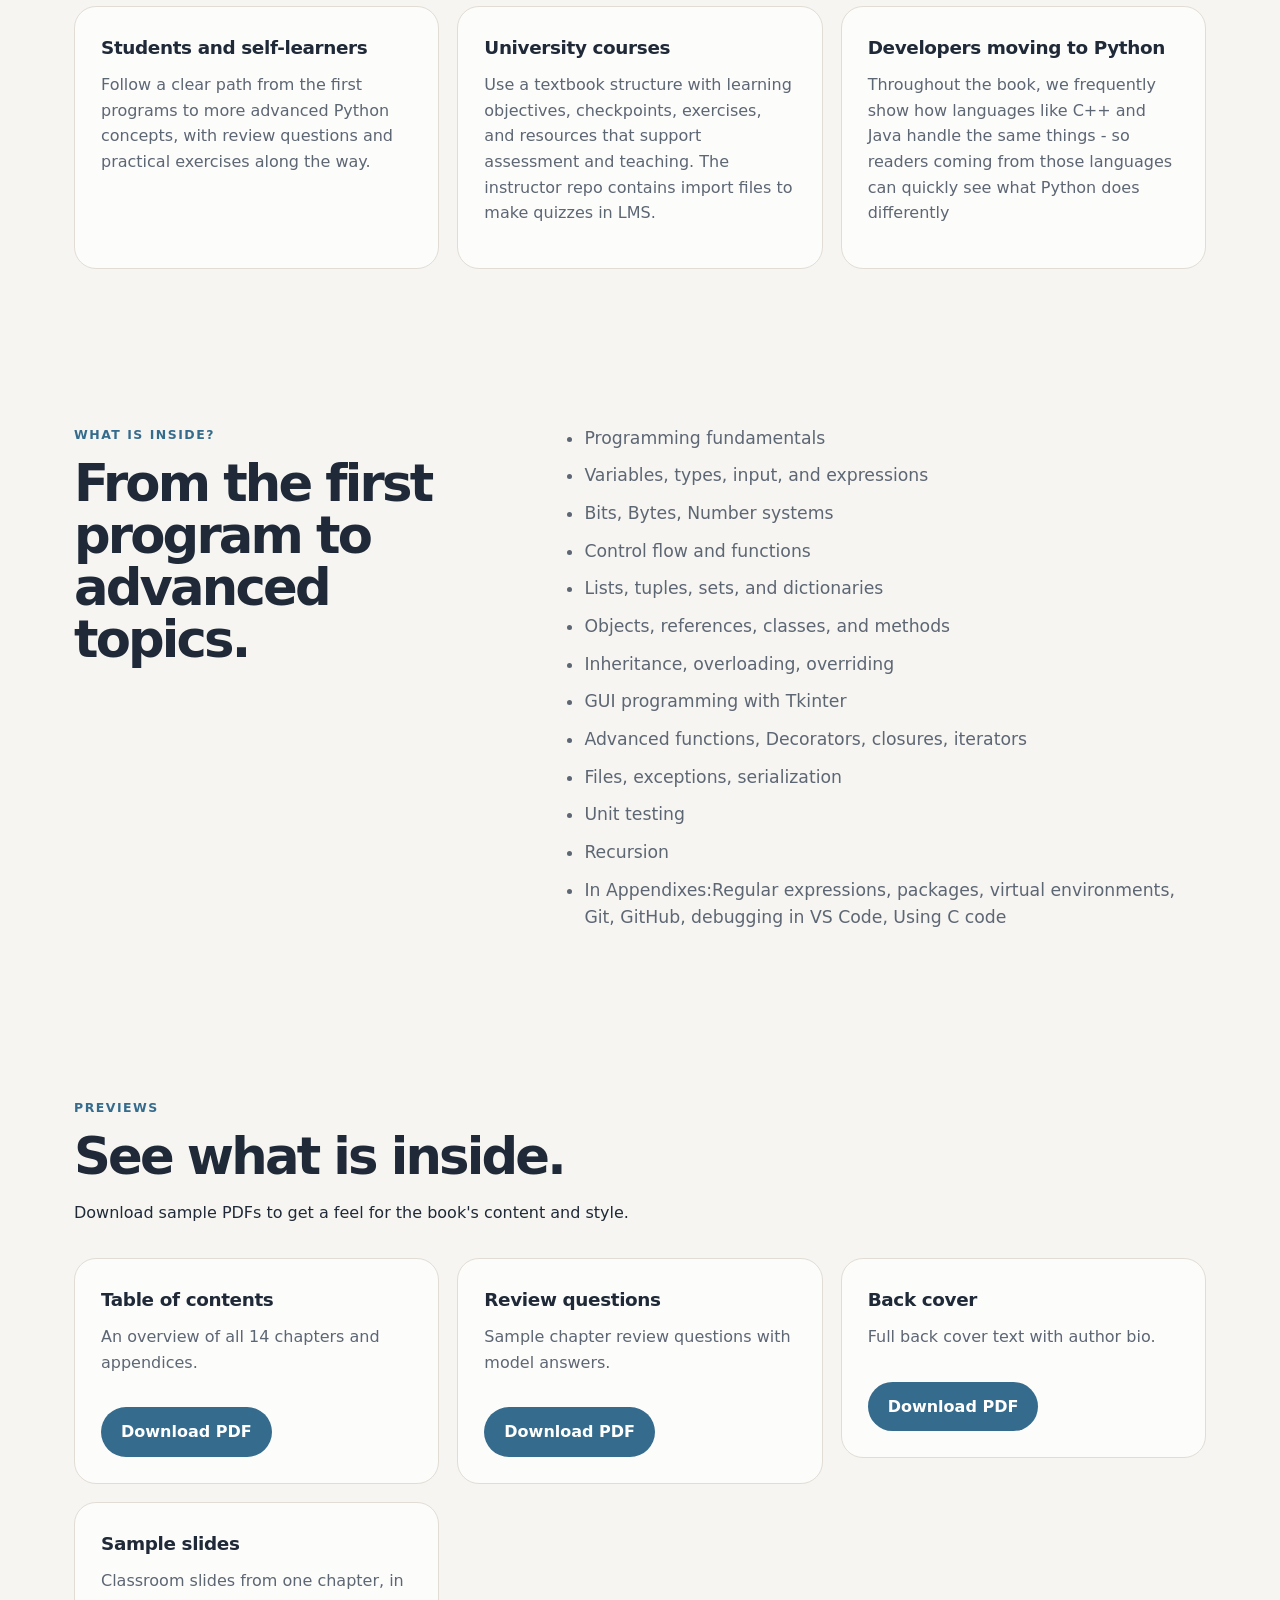
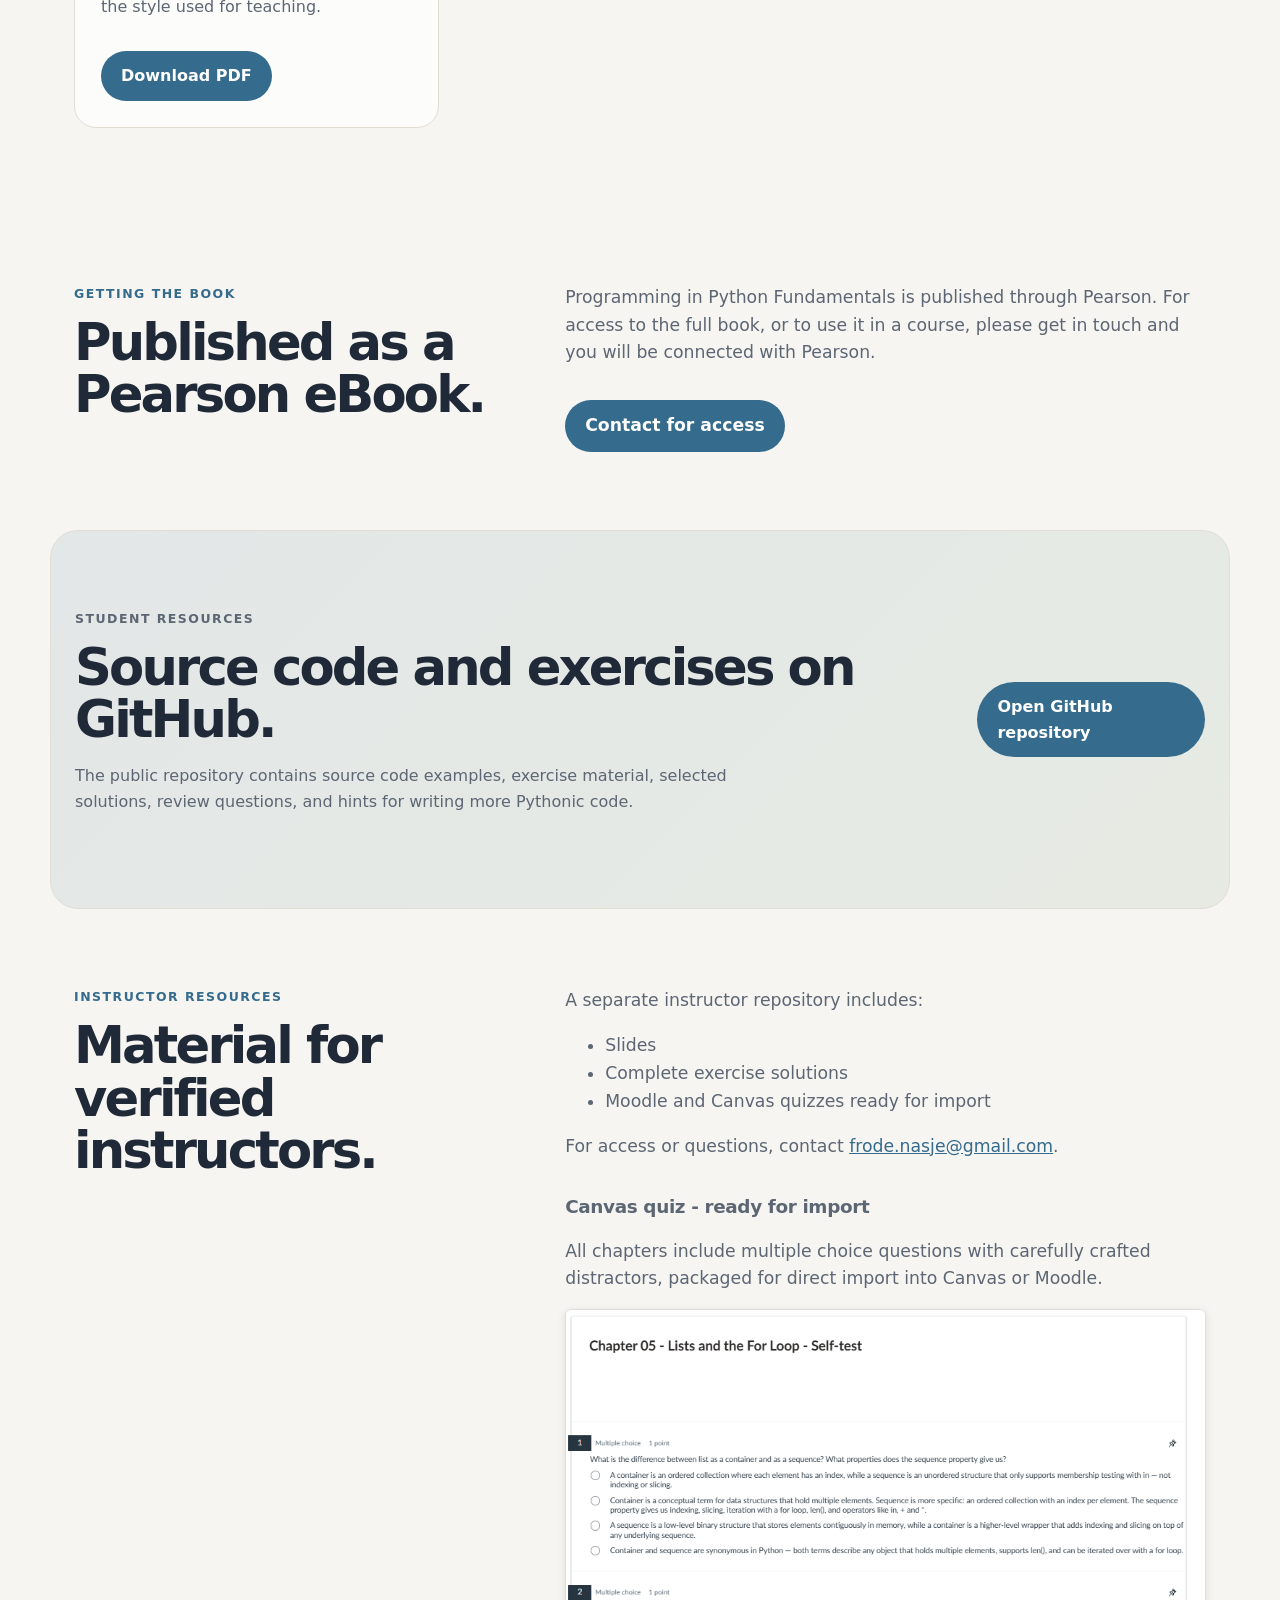
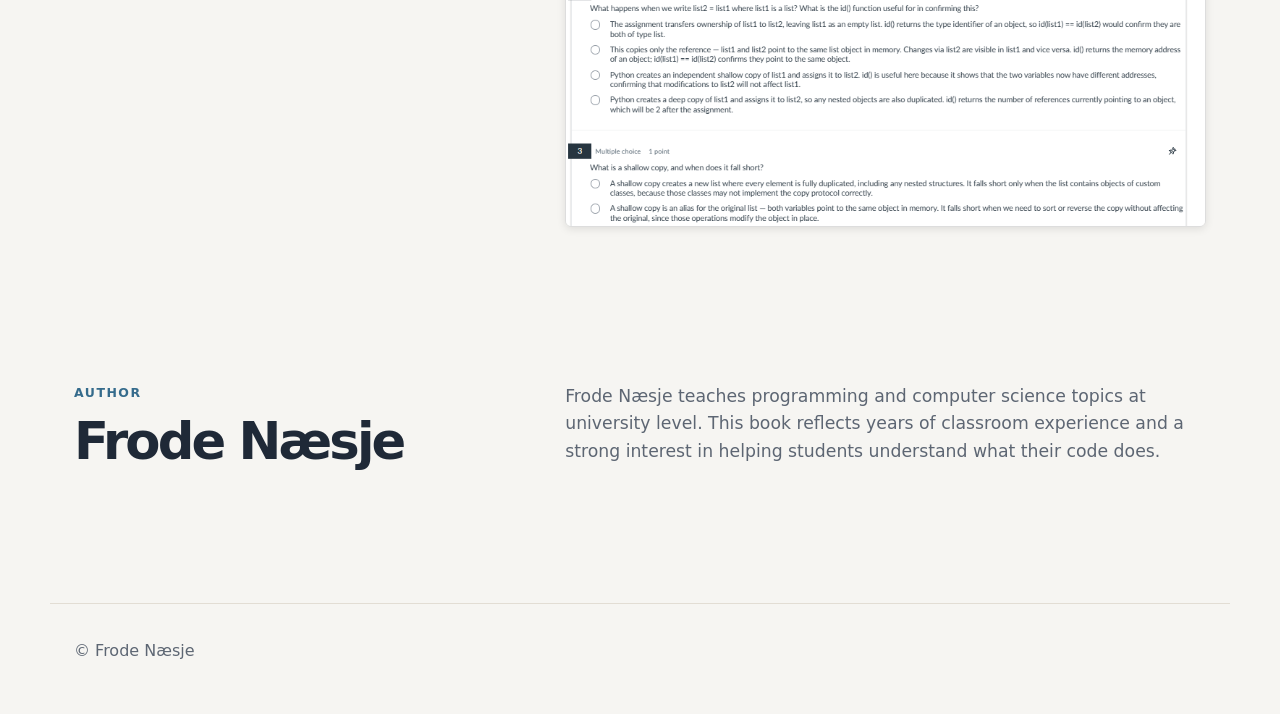
==== commit c536bee5: "errata added" ====
--- a/index.html
+++ b/index.html
@@ -11,15 +11,13 @@
 </head>
 
 <body>
-  <header class="site-header">
-    {% include nav.html %}
-  </header>
+  {% include nav.html %}
 
   <main>
     <section class="hero">
       <div class="hero-copy">
         <p class="eyebrow">A university-level Python textbook</p>
-        <h1>Write Python code. Know why it works..</h1>
+        <h1>Understand what Python code actually does.</h1>
         <p class="lead">
           Programming in Python is written for self-study and classroom teaching.
 A textbook for students who want to have code explained in detail and "under the hood" -
@@ -42,7 +40,7 @@
     <section id="book" class="section split">
       <div>
         <p class="section-label">Why this book?</p>
-        <h2>Built around learning, not just examples.</h2>
+        <h2>Structured for learning, not just for building applications.</h2>
       </div>
 
       <div class="section-text">
@@ -98,7 +96,7 @@
     <section id="inside" class="section split">
       <div>
         <p class="section-label">What is inside?</p>
-        <h2>From fundamentals to practical Python.</h2>
+        <h2>From the first program to advanced topics.</h2>
       </div>
 
       <div class="feature-list">
@@ -161,6 +159,23 @@
 
     </section>
 
+    <section id="book-access" class="section split">
+      <div>
+        <p class="section-label">Getting the book</p>
+        <h2>Published as a Pearson eBook.</h2>
+      </div>
+
+      <div class="section-text">
+        <p>
+          Programming in Python Fundamentals is published through Pearson. For
+          access to the full book, or to use it in a course, please get in touch
+          and you will be connected with Pearson.
+        </p>
+        <a class="button primary" style="margin-top:1rem; display:inline-block;"
+           href="mailto:frode.nasje@gmail.com">Contact for access</a>
+      </div>
+    </section>
+
     <section id="resources" class="section resource-band">
       <div>
         <p class="section-label">Student resources</p>
@@ -198,7 +213,7 @@
     </p>
 
     <div style="margin-top: 2rem;">
-      <h3 style="margin-bottom: 1rem;">Canvas quiz — ready for import</h3>
+      <h3 style="margin-bottom: 1rem;">Canvas quiz - ready for import</h3>
       <p style="margin-bottom: 1rem; max-width: 56ch;">
         All chapters include multiple choice questions with carefully crafted
         distractors, packaged for direct import into Canvas or Moodle.
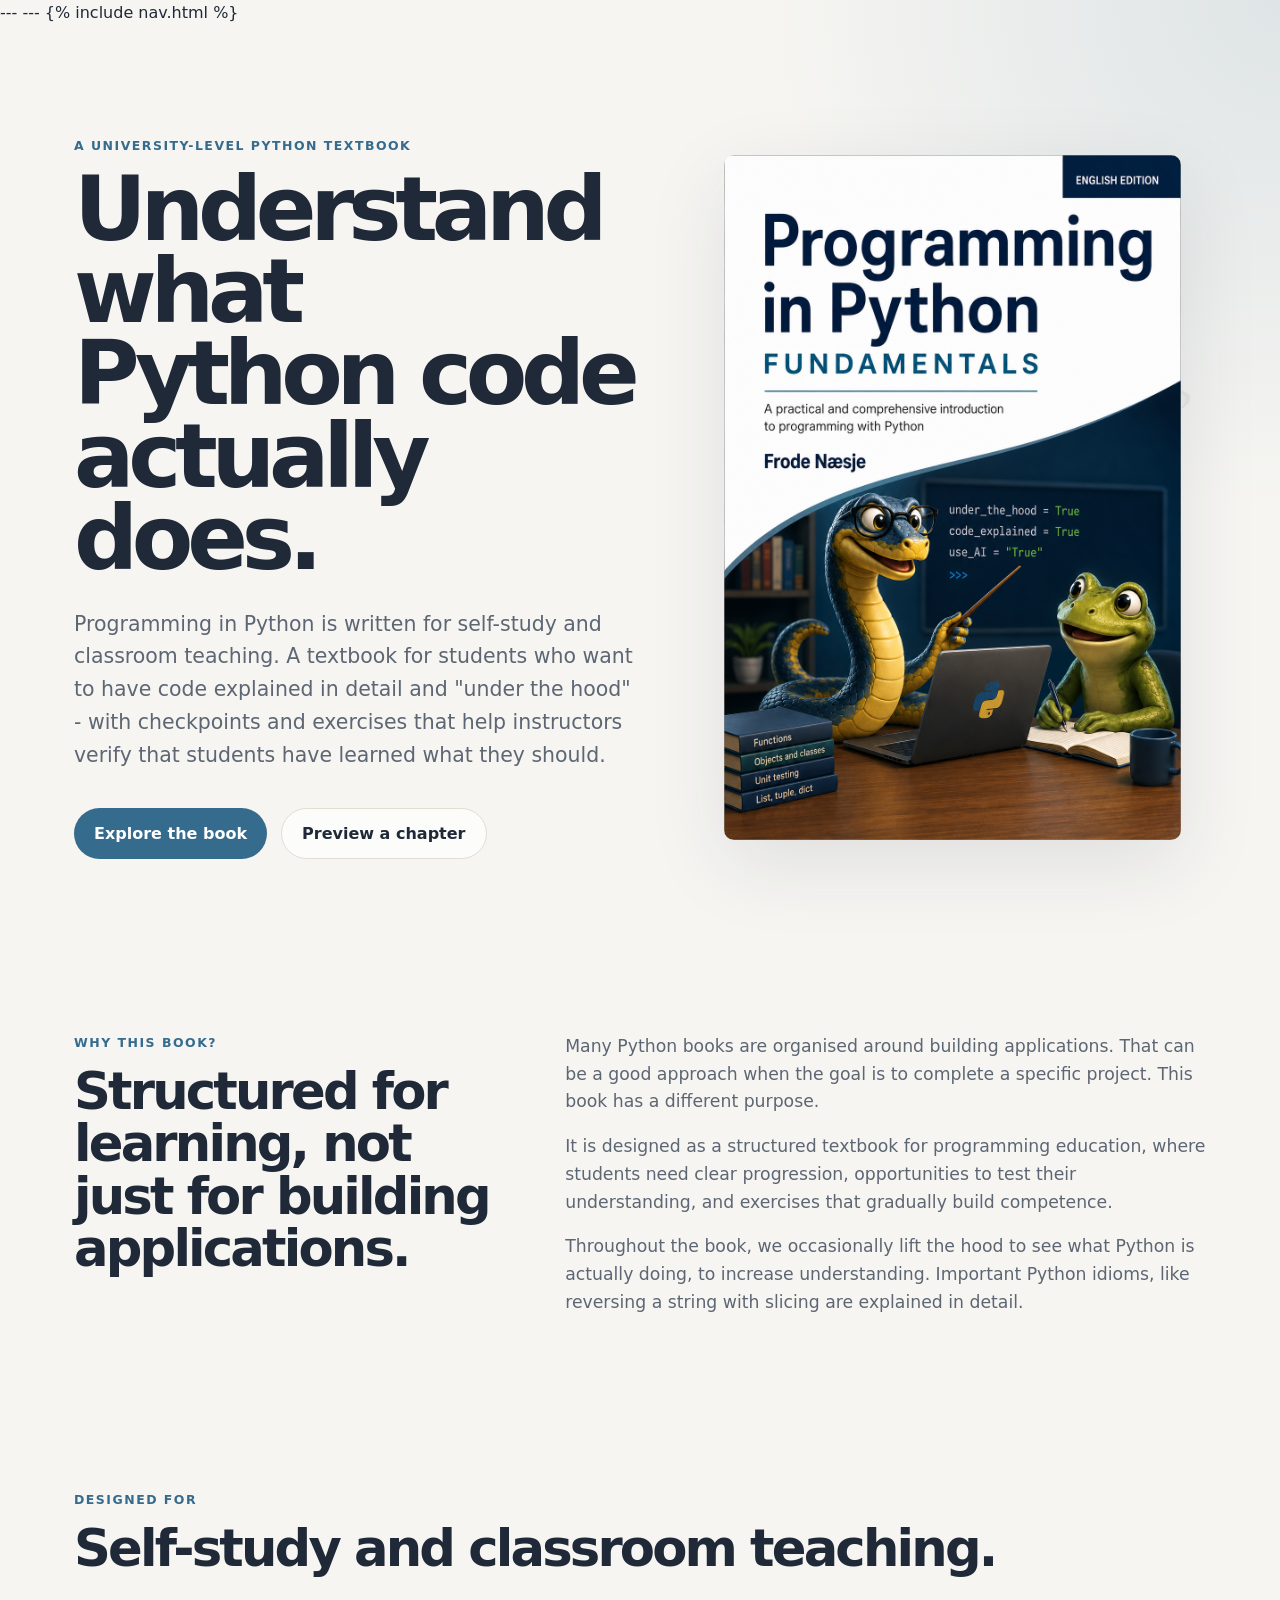
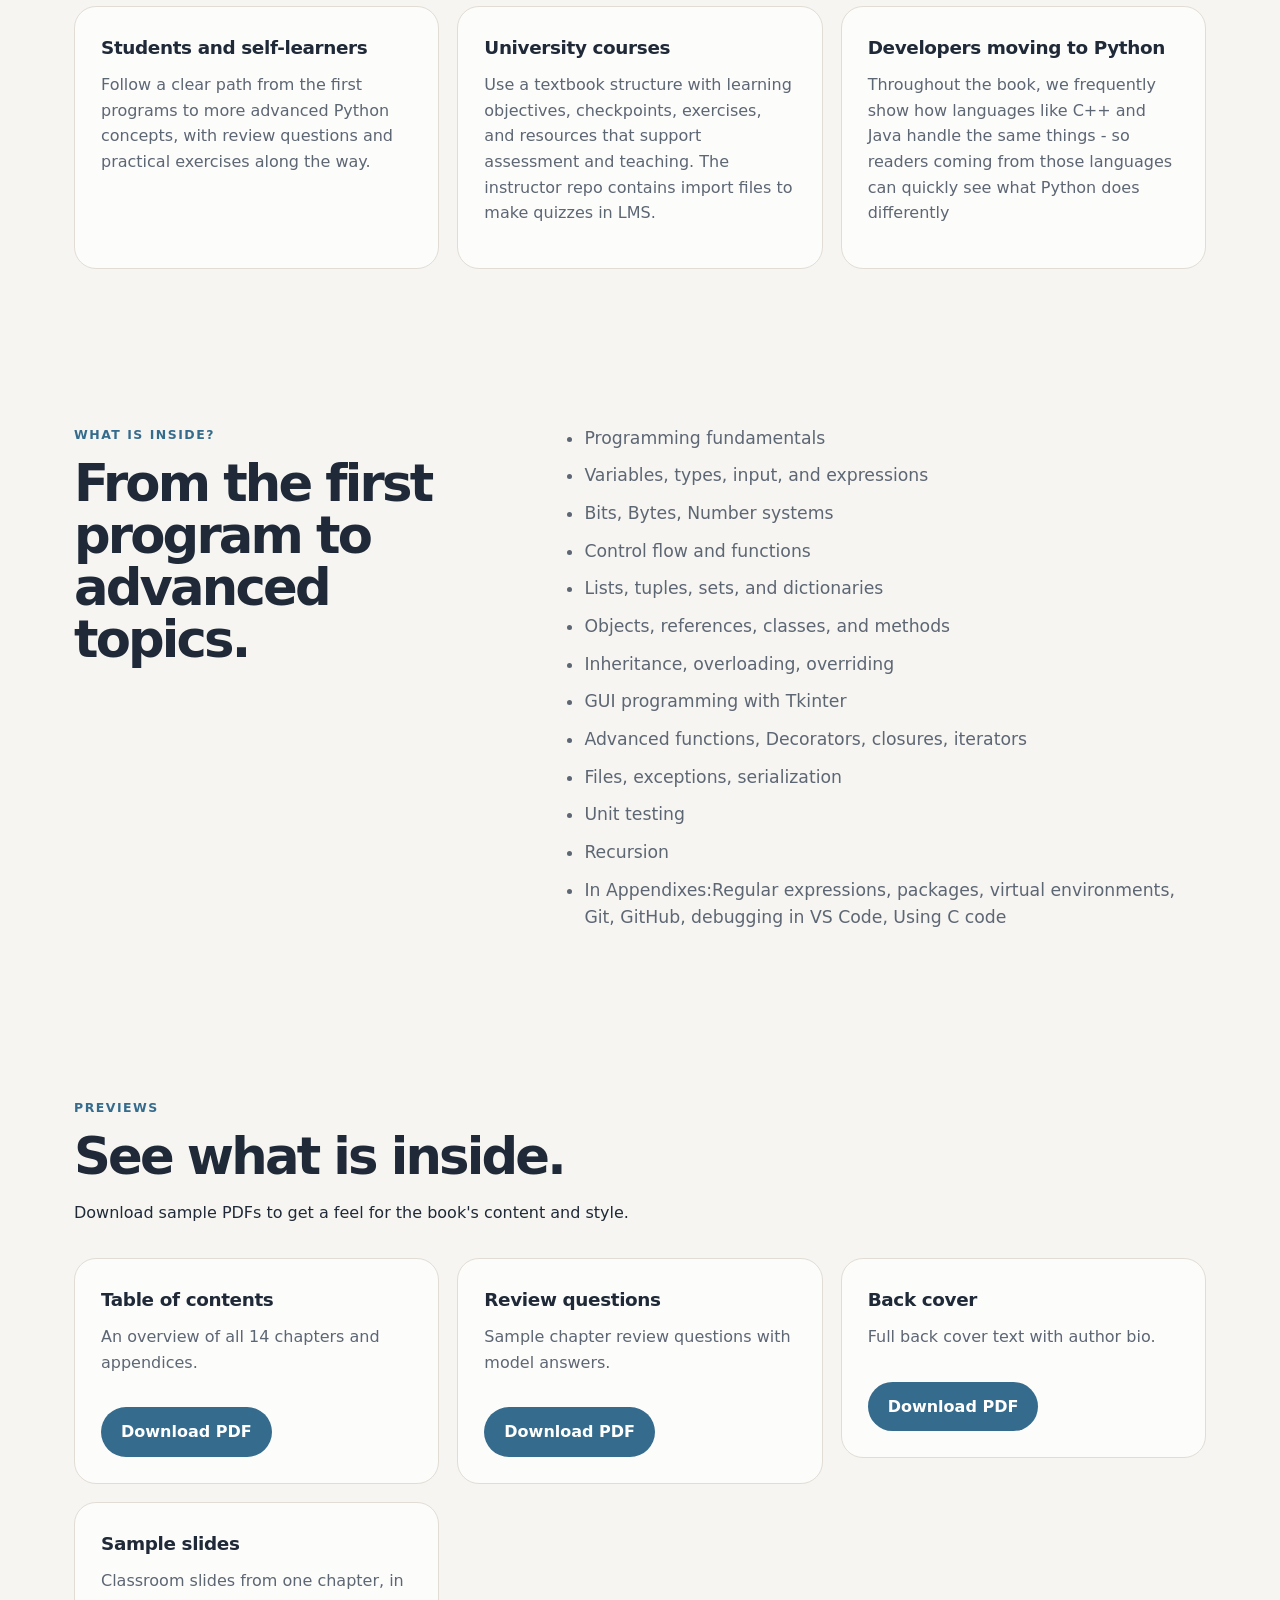
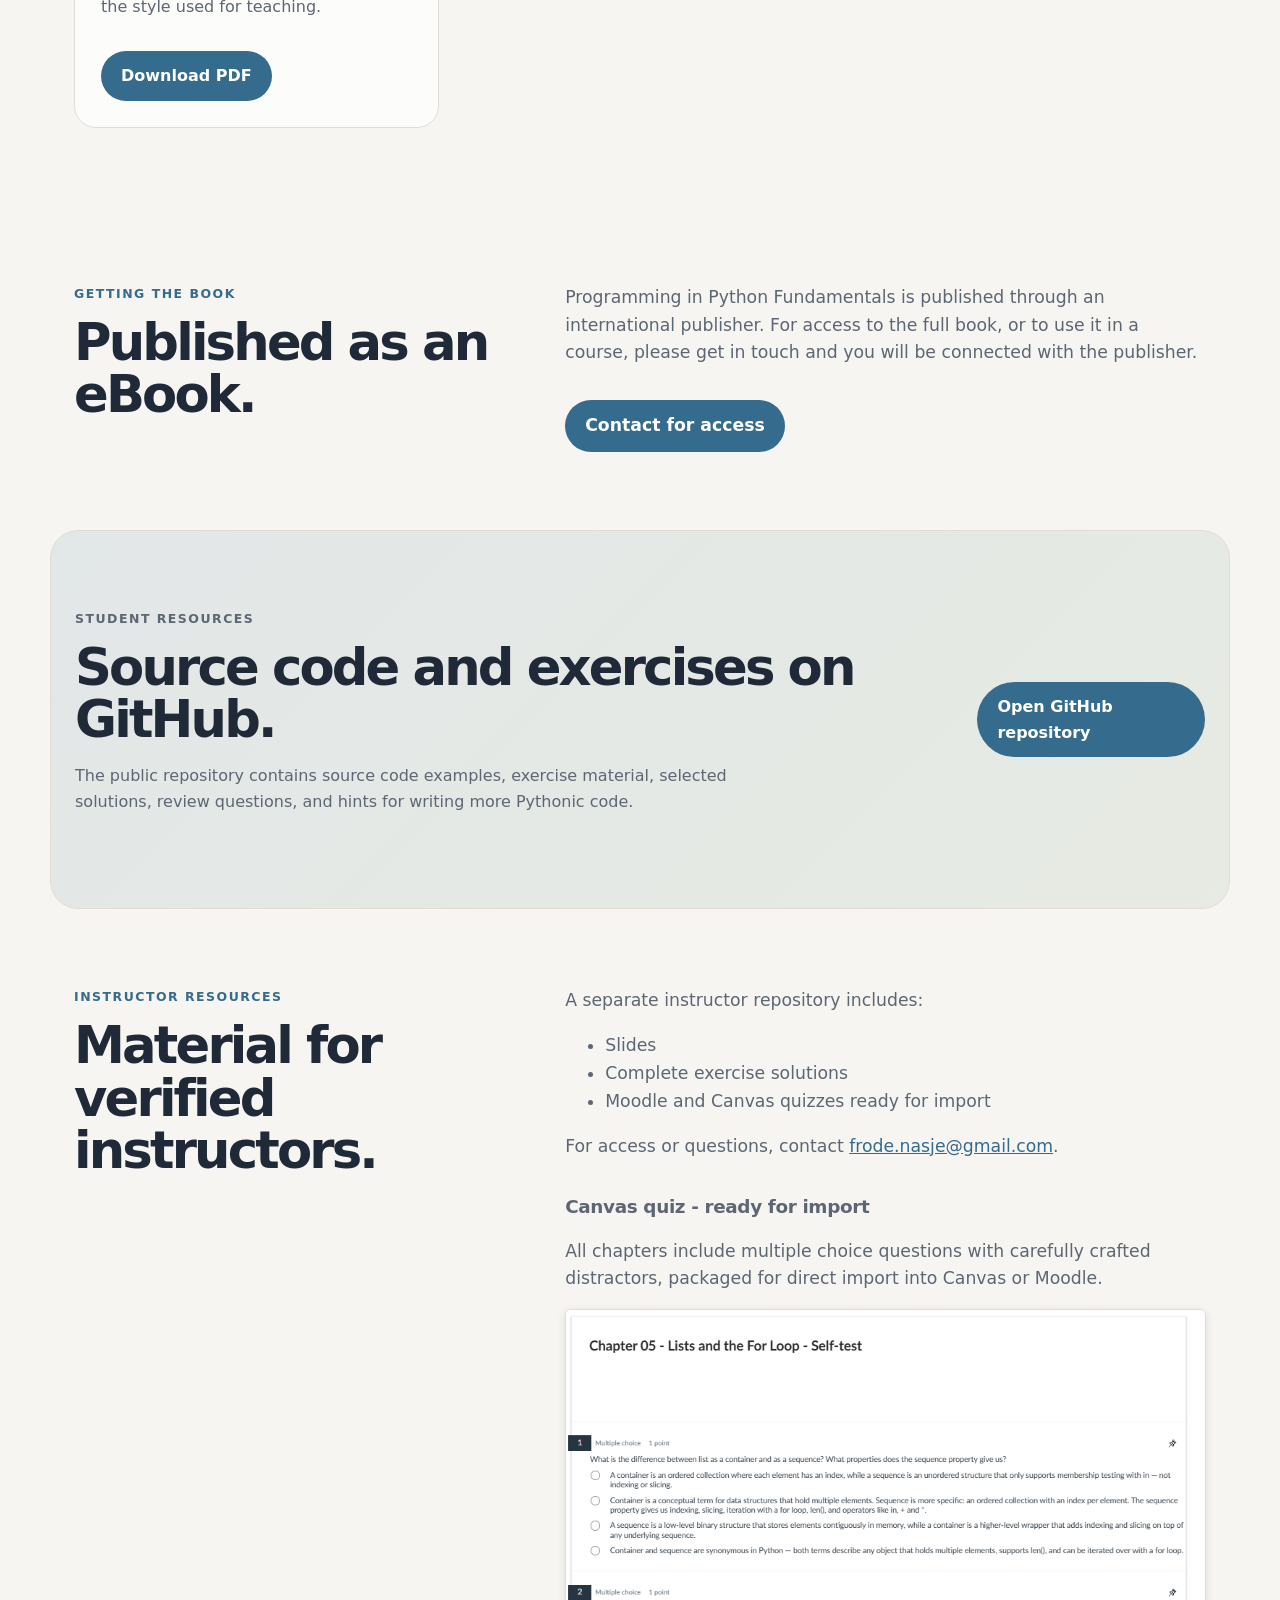
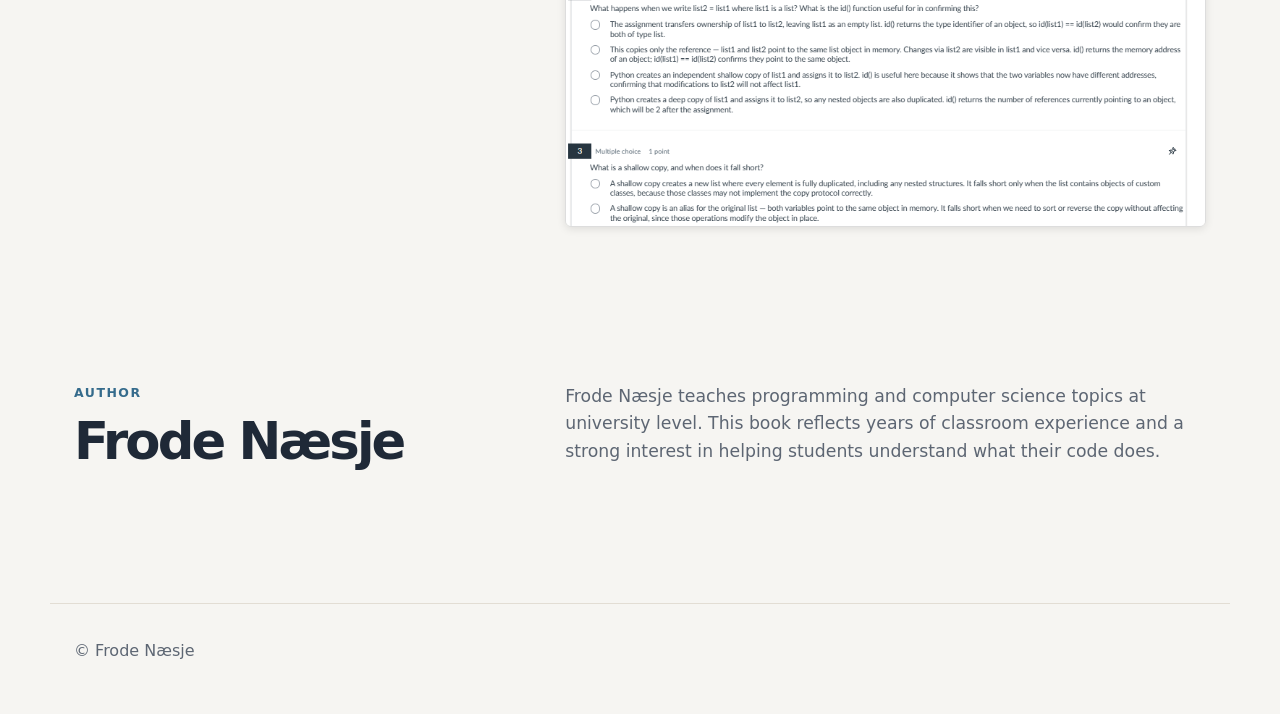
==== commit 337d49ad: "updated index.html" ====
--- a/index.html
+++ b/index.html
@@ -162,14 +162,14 @@
     <section id="book-access" class="section split">
       <div>
         <p class="section-label">Getting the book</p>
-        <h2>Published as a Pearson eBook.</h2>
+        <h2>Published as an eBook.</h2>
       </div>
 
       <div class="section-text">
         <p>
-          Programming in Python Fundamentals is published through Pearson. For
+          Programming in Python Fundamentals is published through an international publisher. For
           access to the full book, or to use it in a course, please get in touch
-          and you will be connected with Pearson.
+          and you will be connected with the publisher.
         </p>
         <a class="button primary" style="margin-top:1rem; display:inline-block;"
            href="mailto:frode.nasje@gmail.com">Contact for access</a>
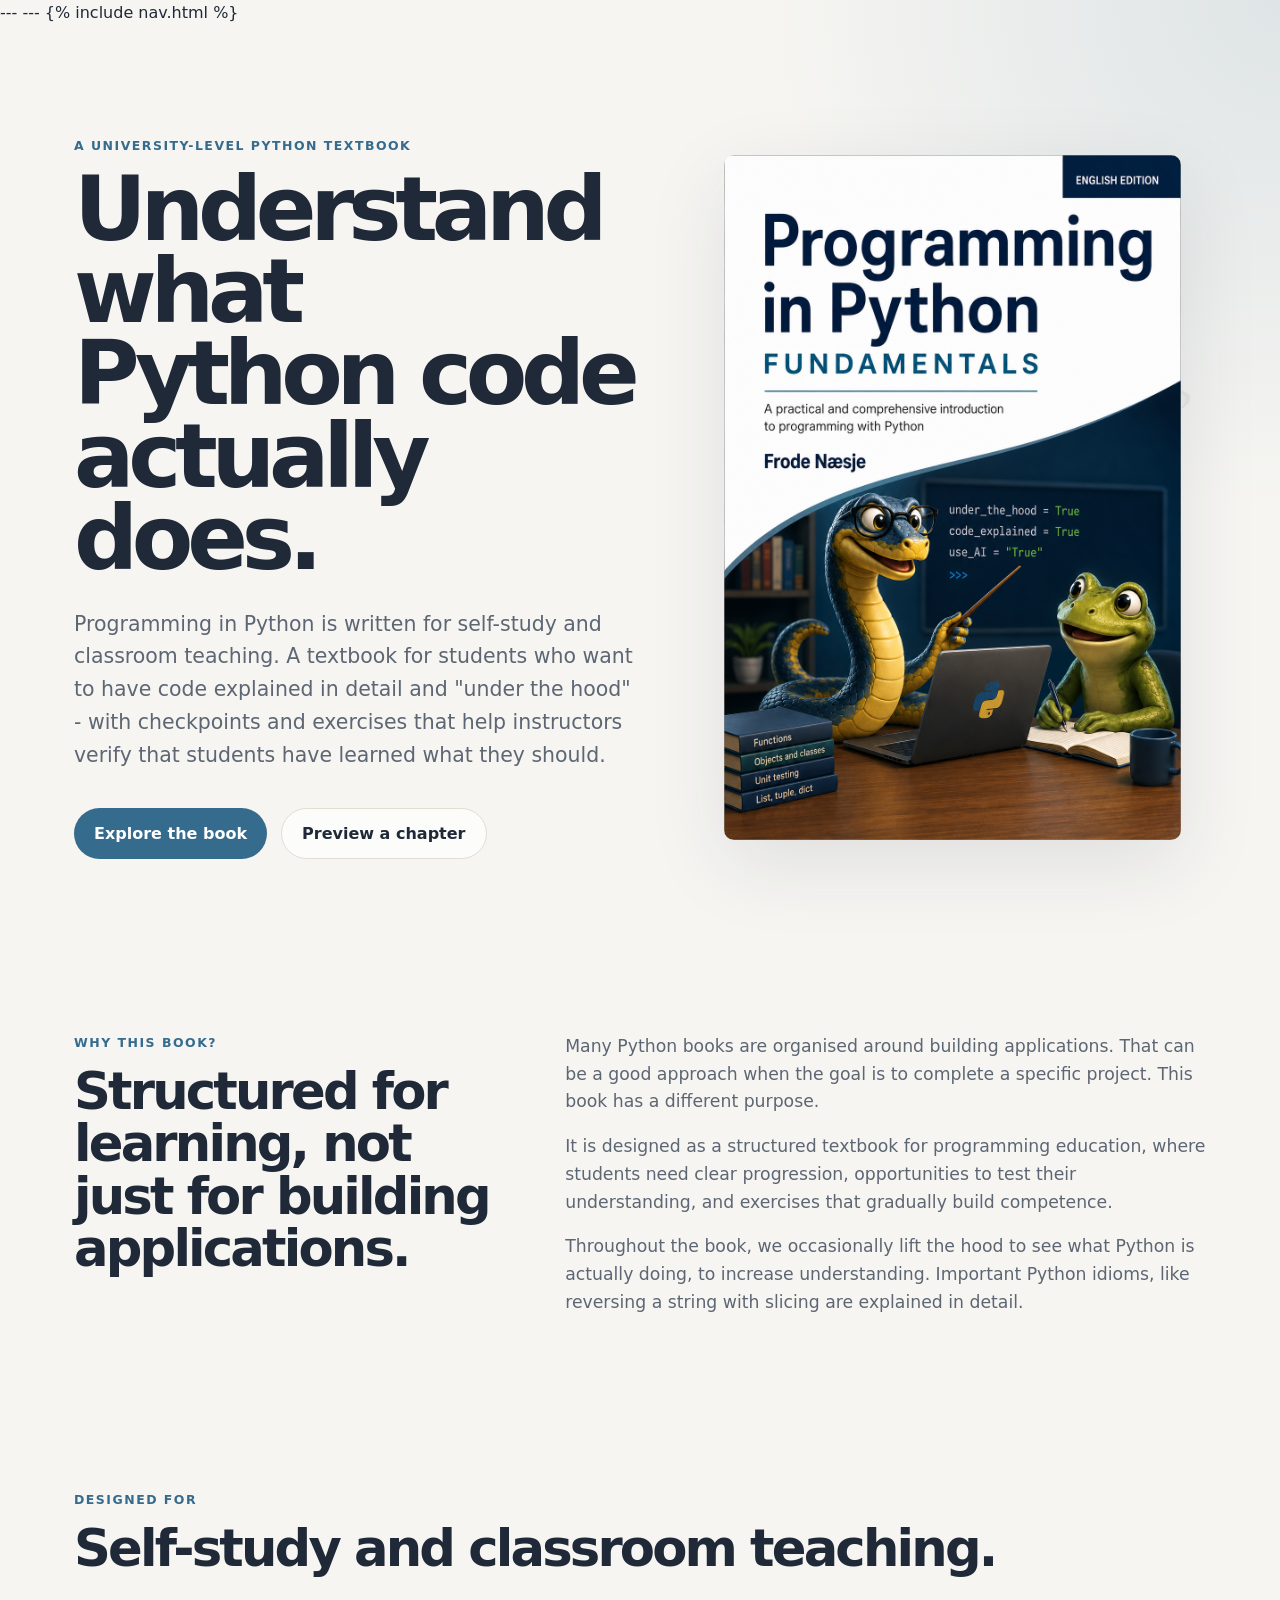
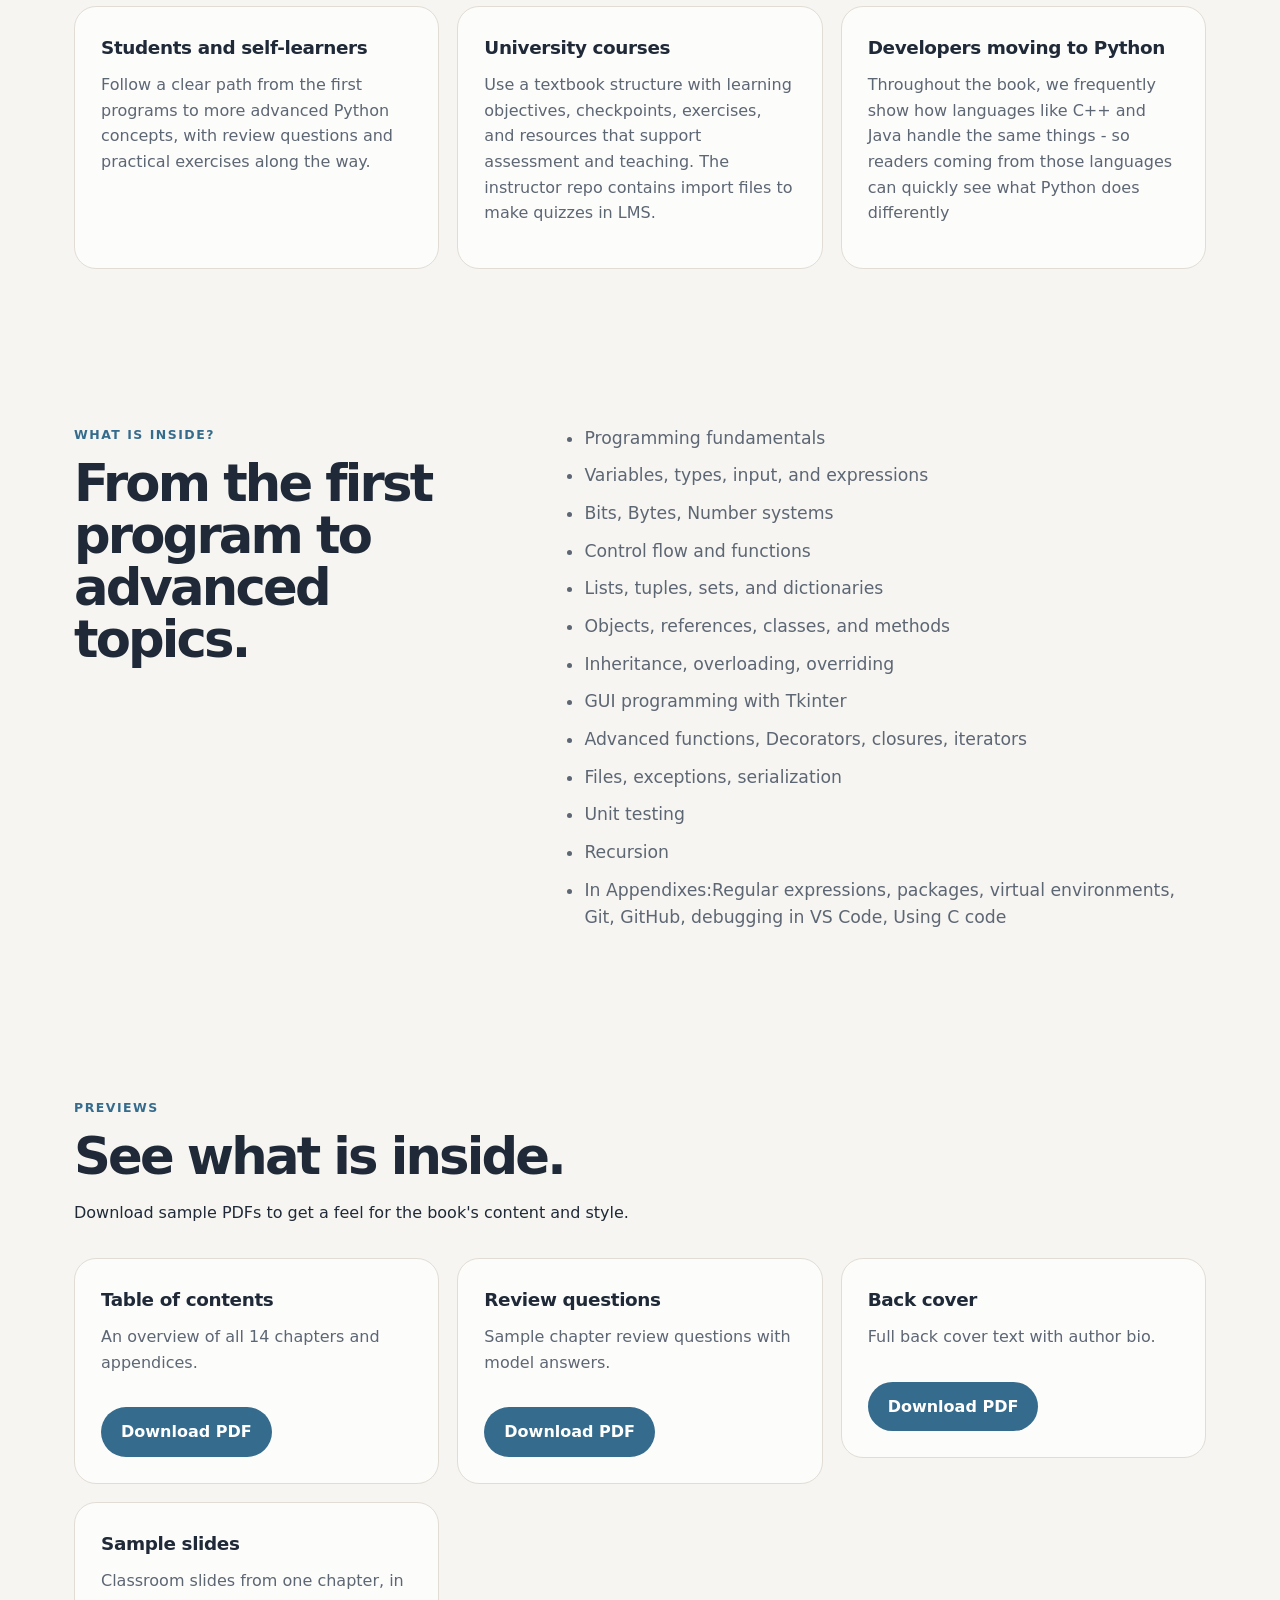
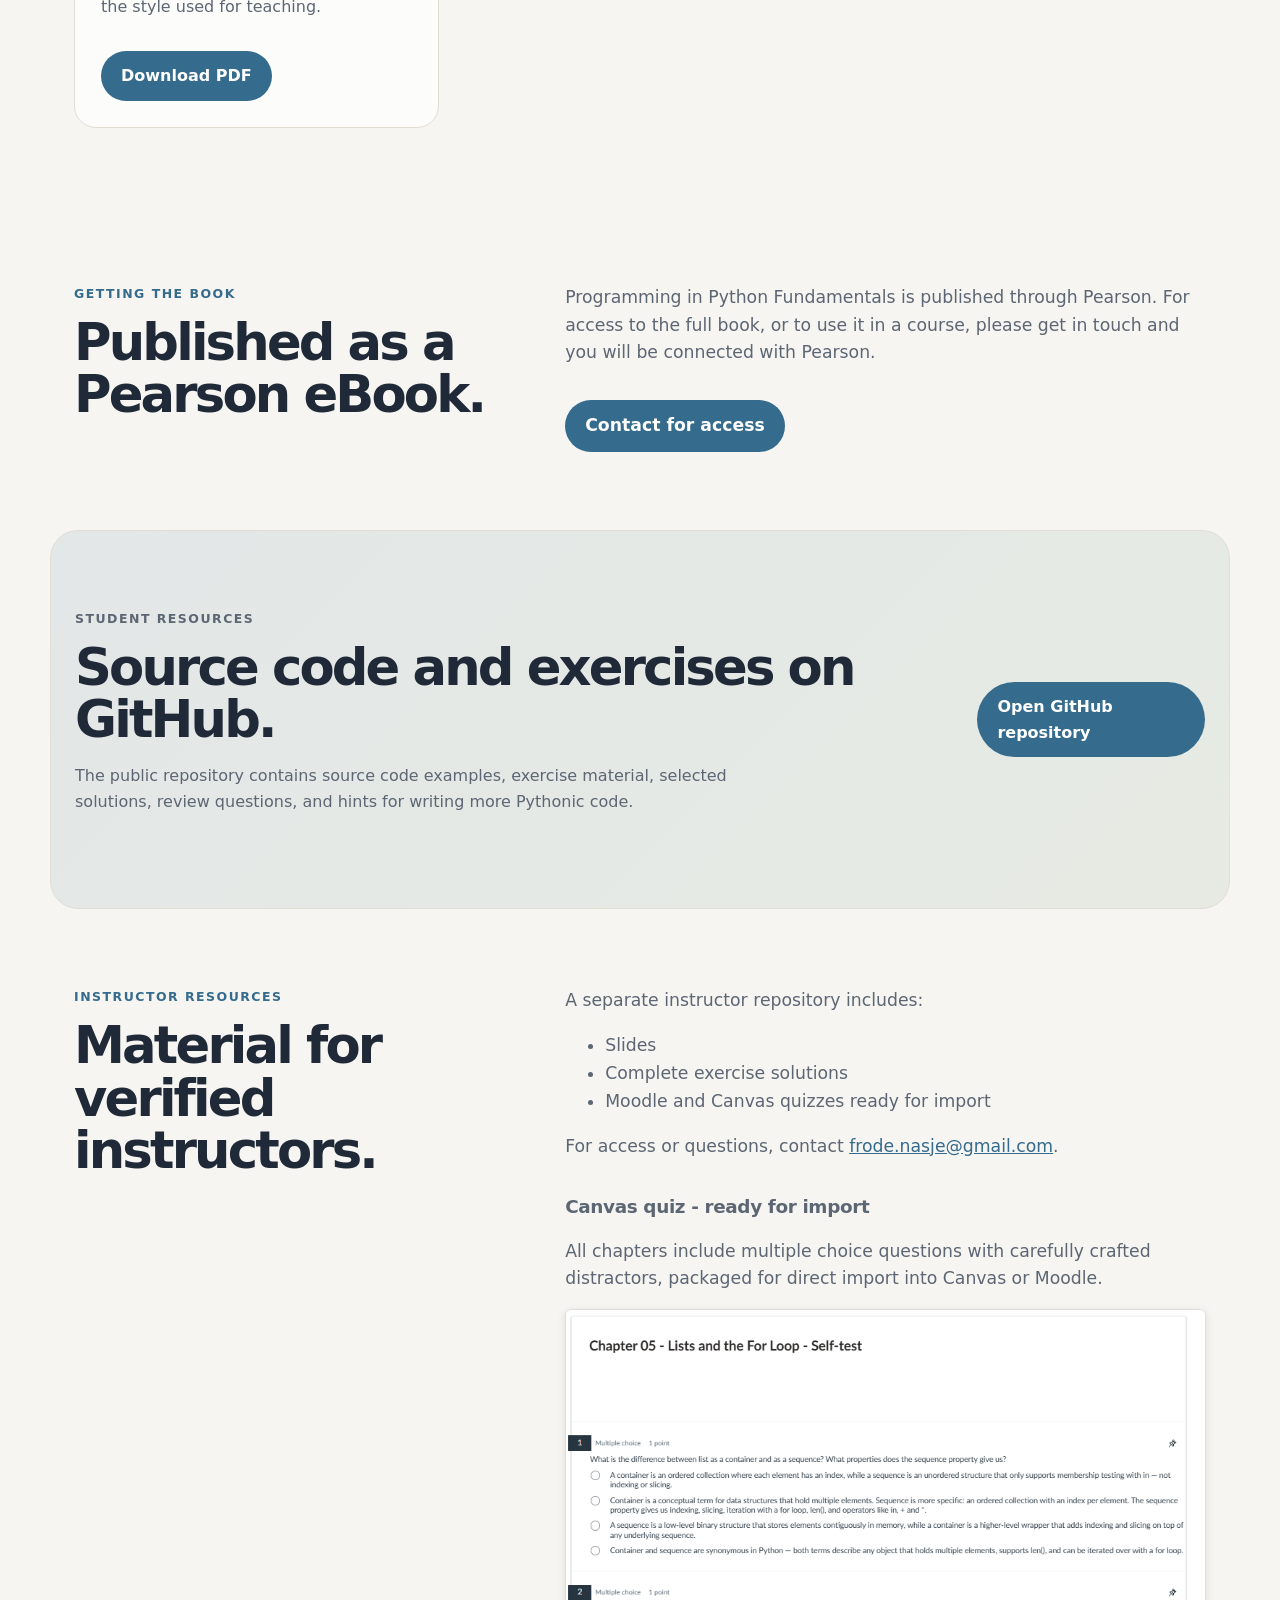
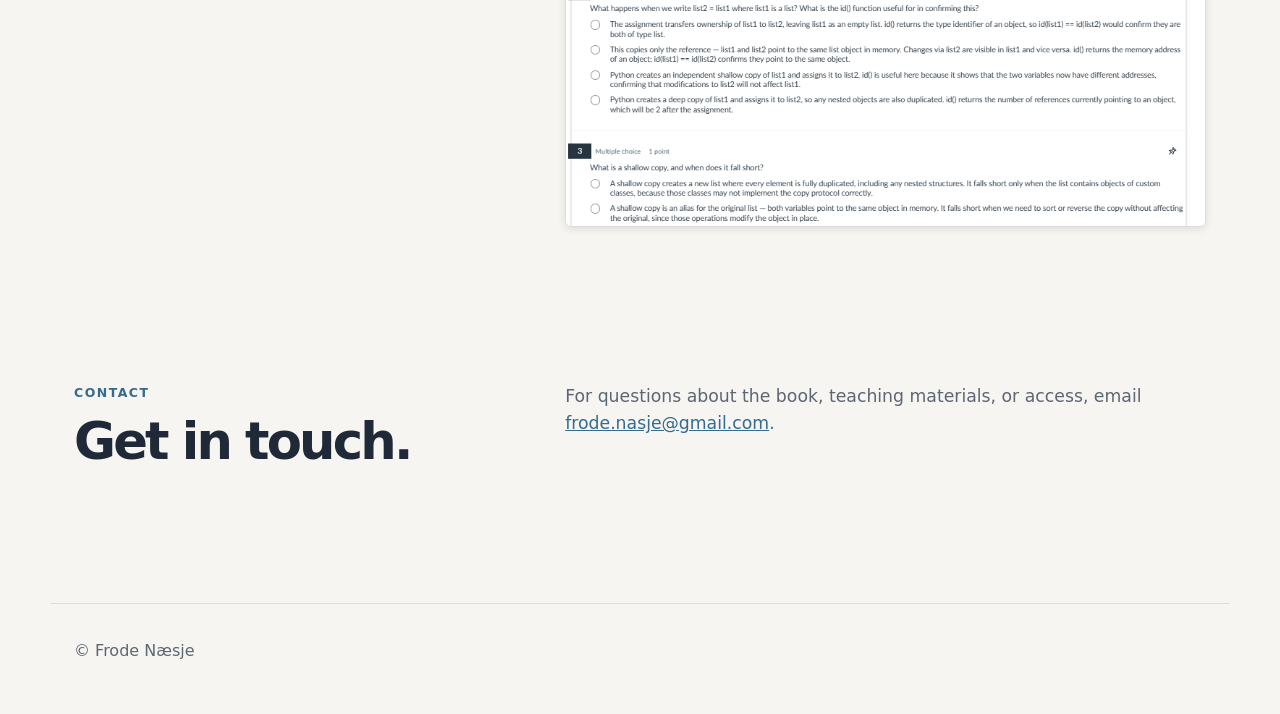
==== commit 8591e48f: "updated index.html" ====
--- a/index.html
+++ b/index.html
@@ -162,14 +162,14 @@
     <section id="book-access" class="section split">
       <div>
         <p class="section-label">Getting the book</p>
-        <h2>Published as an eBook.</h2>
+        <h2>Published as a Pearson eBook.</h2>
       </div>
 
       <div class="section-text">
         <p>
-          Programming in Python Fundamentals is published through an international publisher. For
+          Programming in Python Fundamentals is published through Pearson. For
           access to the full book, or to use it in a course, please get in touch
-          and you will be connected with the publisher.
+          and you will be connected with Pearson.
         </p>
         <a class="button primary" style="margin-top:1rem; display:inline-block;"
            href="mailto:frode.nasje@gmail.com">Contact for access</a>
@@ -228,15 +228,14 @@
 
     <section id="about" class="section split">
       <div>
-        <p class="section-label">Author</p>
-        <h2>Frode Næsje</h2>
+        <p class="section-label">Contact</p>
+        <h2>Get in touch.</h2>
       </div>
 
       <div class="section-text">
         <p>
-          Frode Næsje teaches programming and computer science topics at
-          university level. This book reflects years of classroom experience and
-          a strong interest in helping students understand what their code does.
+          For questions about the book, teaching materials, or access, email
+          <a href="mailto:frode.nasje@gmail.com">frode.nasje@gmail.com</a>.
         </p>
       </div>
     </section>
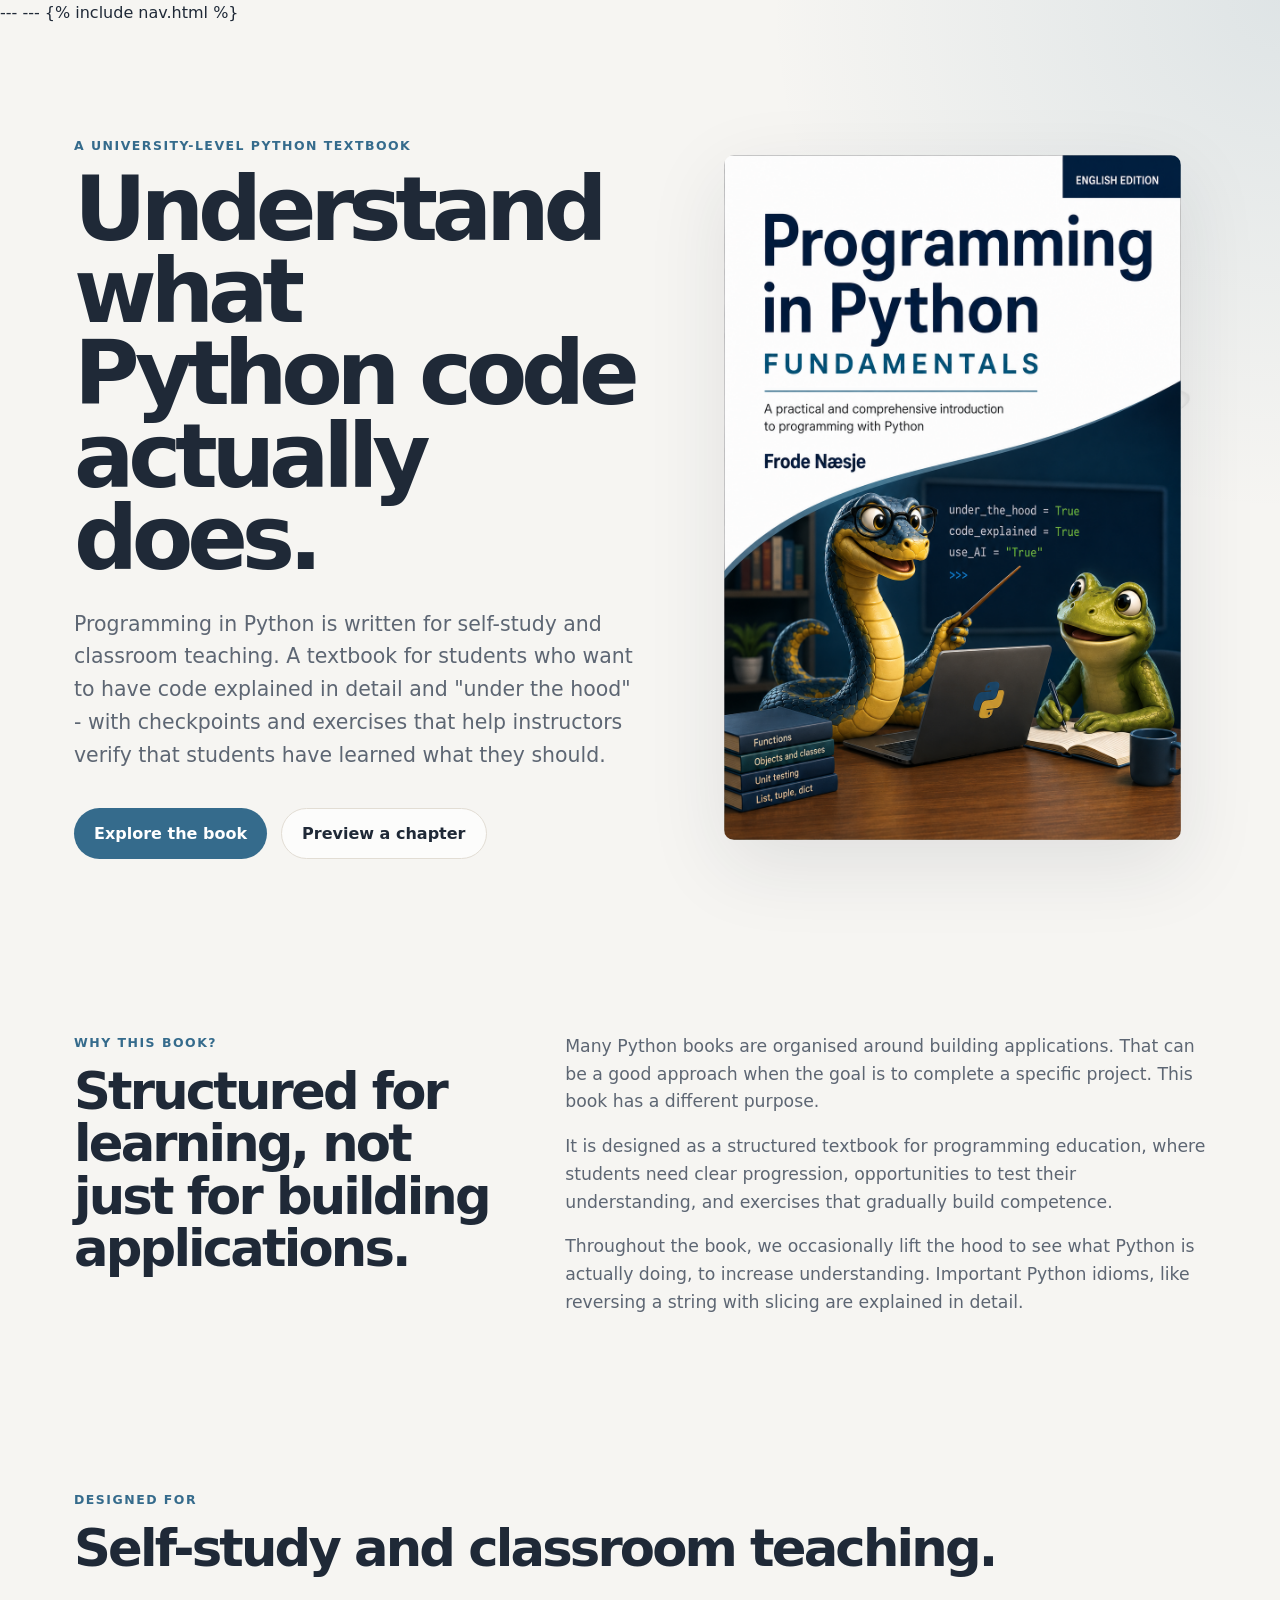
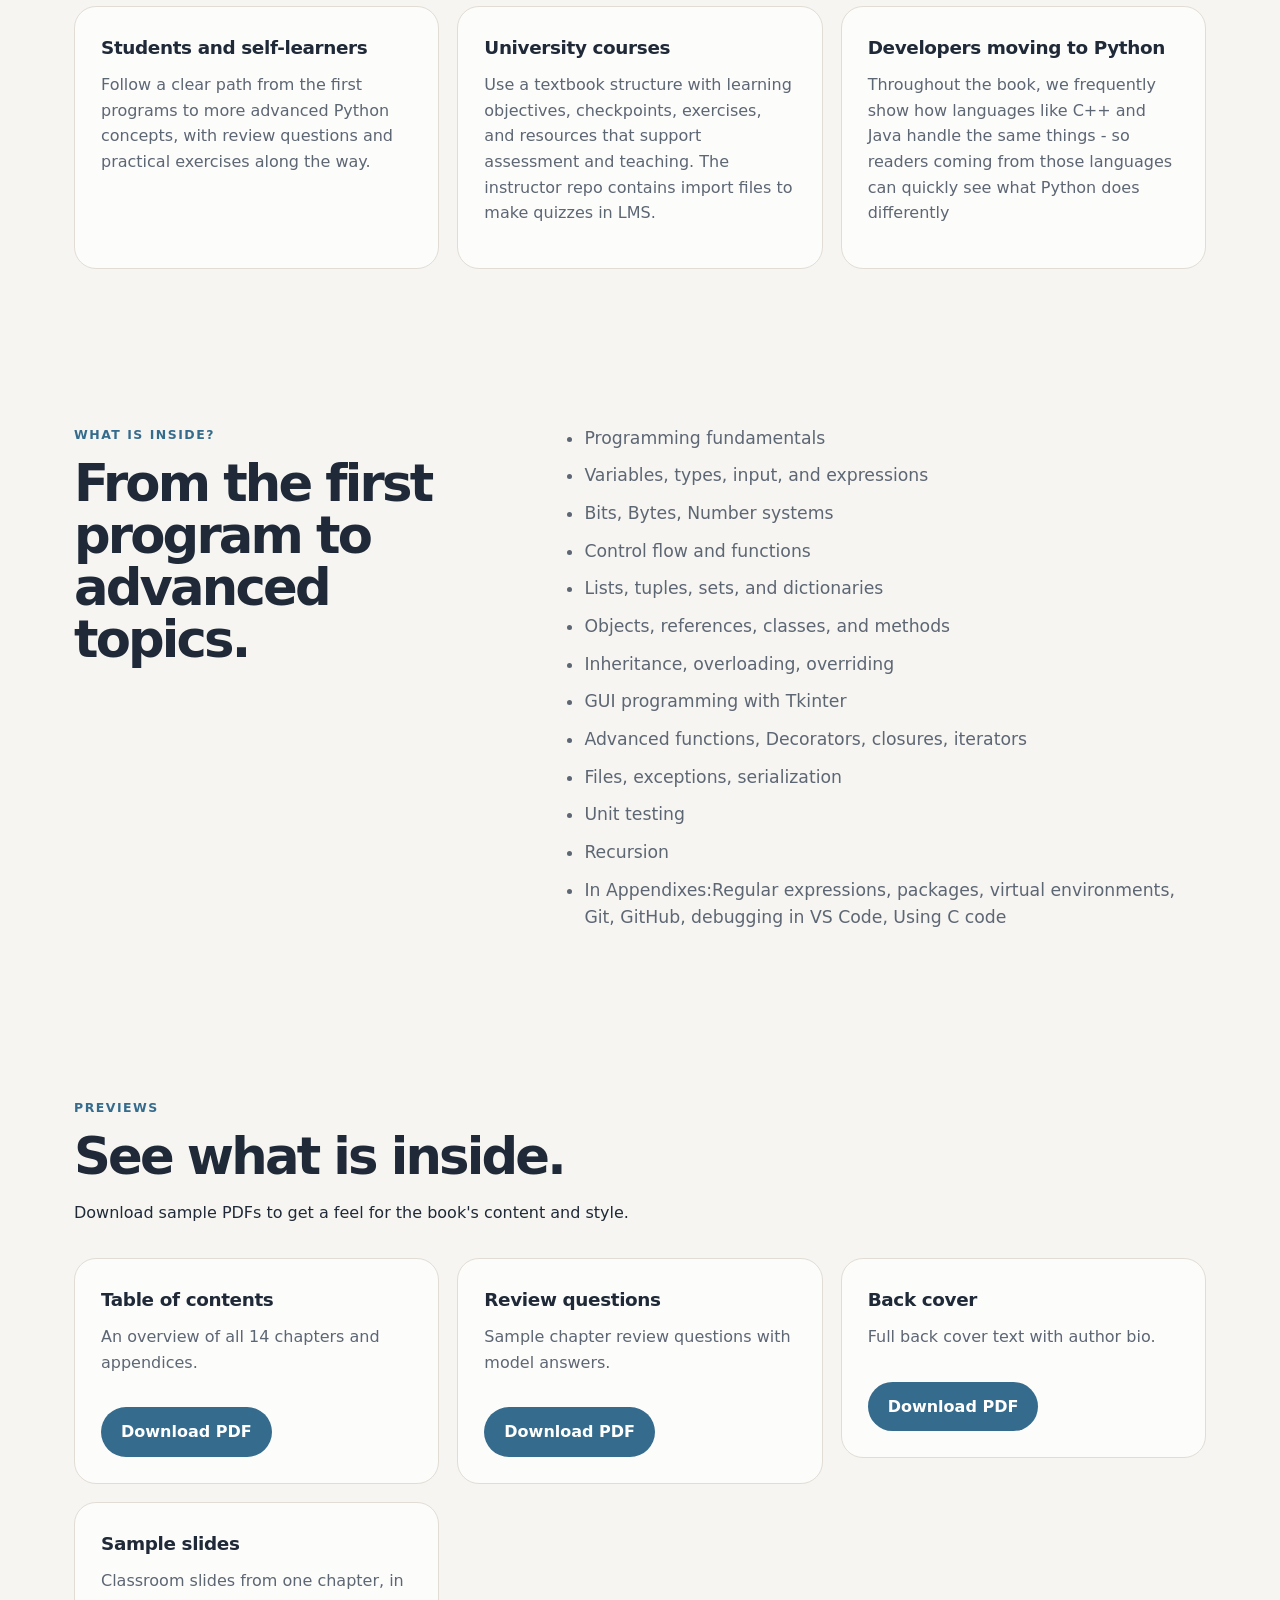
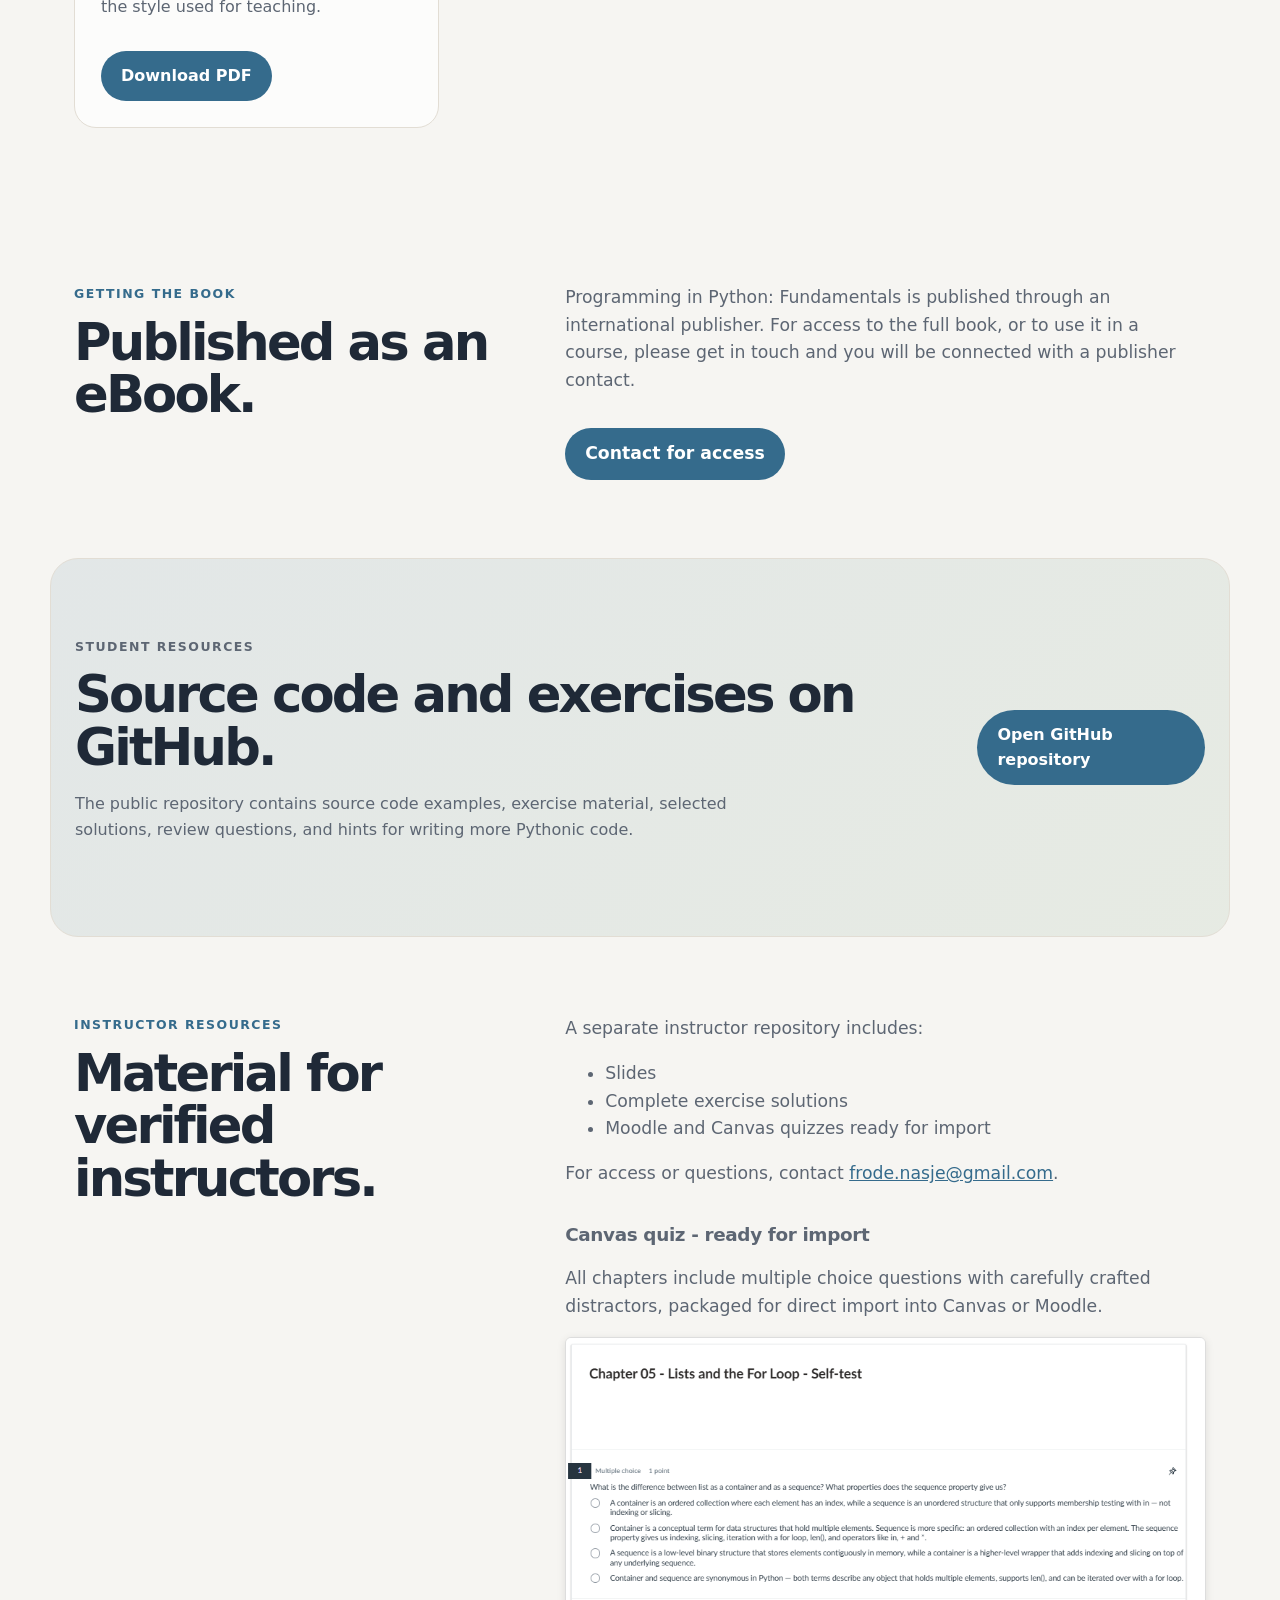
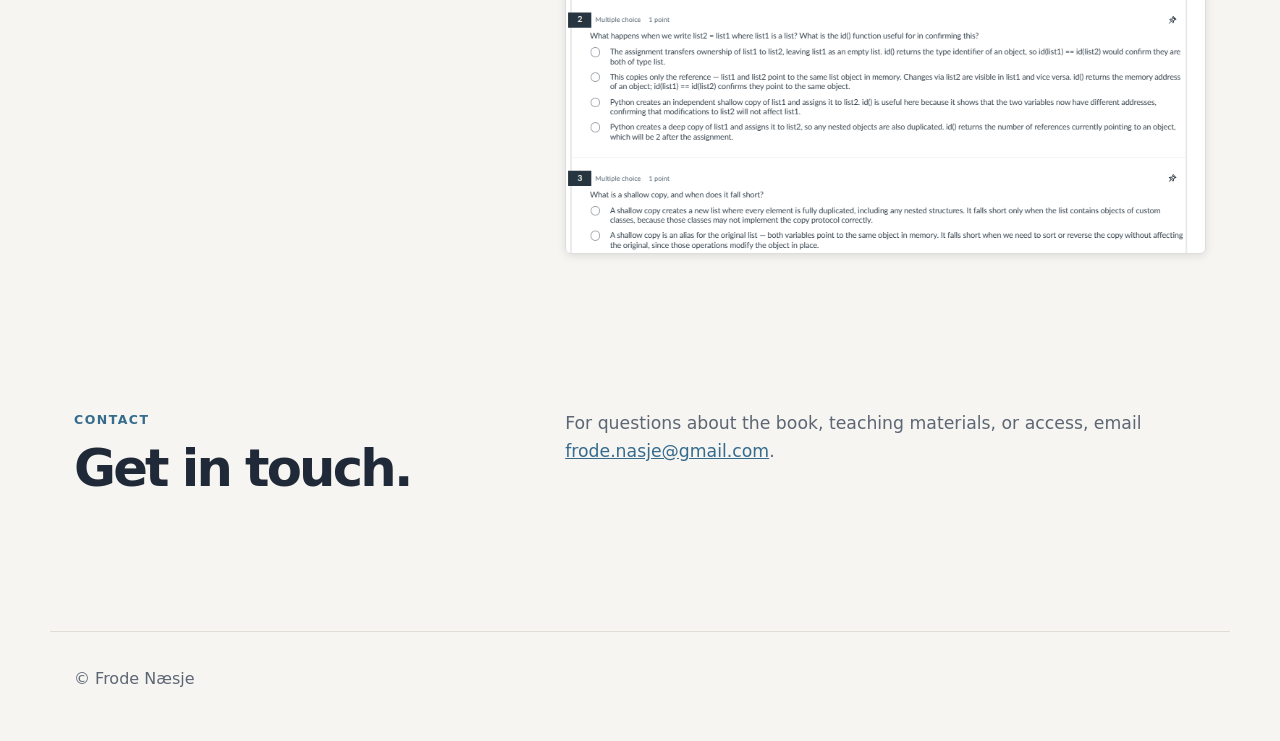
==== commit f641e631: "updated index.html" ====
--- a/index.html
+++ b/index.html
@@ -162,14 +162,14 @@
     <section id="book-access" class="section split">
       <div>
         <p class="section-label">Getting the book</p>
-        <h2>Published as a Pearson eBook.</h2>
+        <h2>Published as an eBook.</h2>
       </div>
 
       <div class="section-text">
         <p>
-          Programming in Python Fundamentals is published through Pearson. For
+          Programming in Python: Fundamentals is published through an international publisher. For
           access to the full book, or to use it in a course, please get in touch
-          and you will be connected with Pearson.
+          and you will be connected with a publisher contact.
         </p>
         <a class="button primary" style="margin-top:1rem; display:inline-block;"
            href="mailto:frode.nasje@gmail.com">Contact for access</a>
